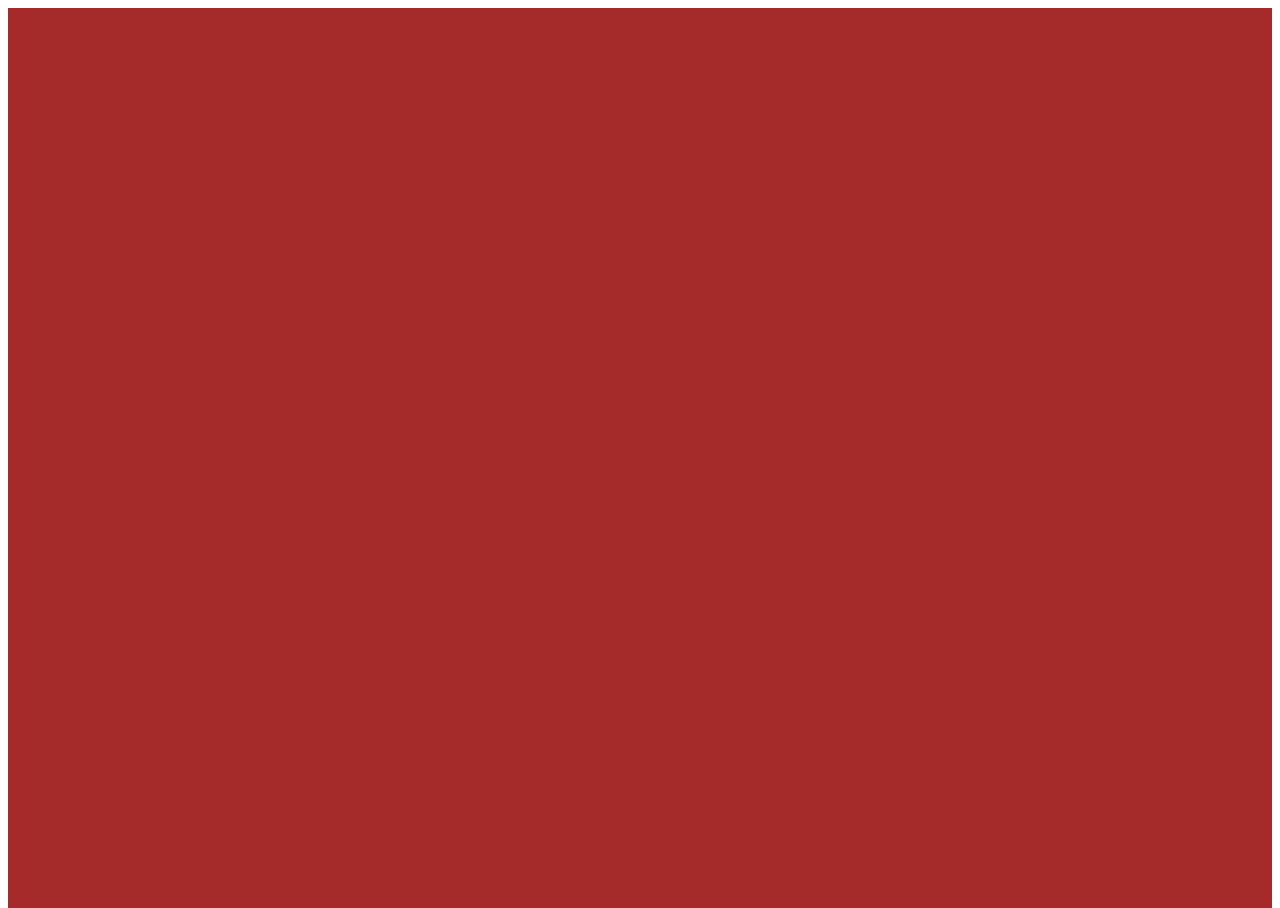
==== index.html @ 236665cb "disco" ====
<!DOCTYPE html>
<html lang="en" style="height: 100%;">
<head>
    <meta charset="UTF-8">
    <title>Emiel Dubbink</title>
</head>
<body style="height: 100%">
<div id="background" style="height: 100%; width: 100%">&nbsp

</div>
<script>
    let i = 0;

    function change() {
        let doc = document.getElementById("background");
        let color = ["black", "blue", "brown", "green"];
        doc.style.backgroundColor = color[i];
        i = (i + 1) % color.length;
    }

    setInterval(change, 100);
</script>

</body>
</html>
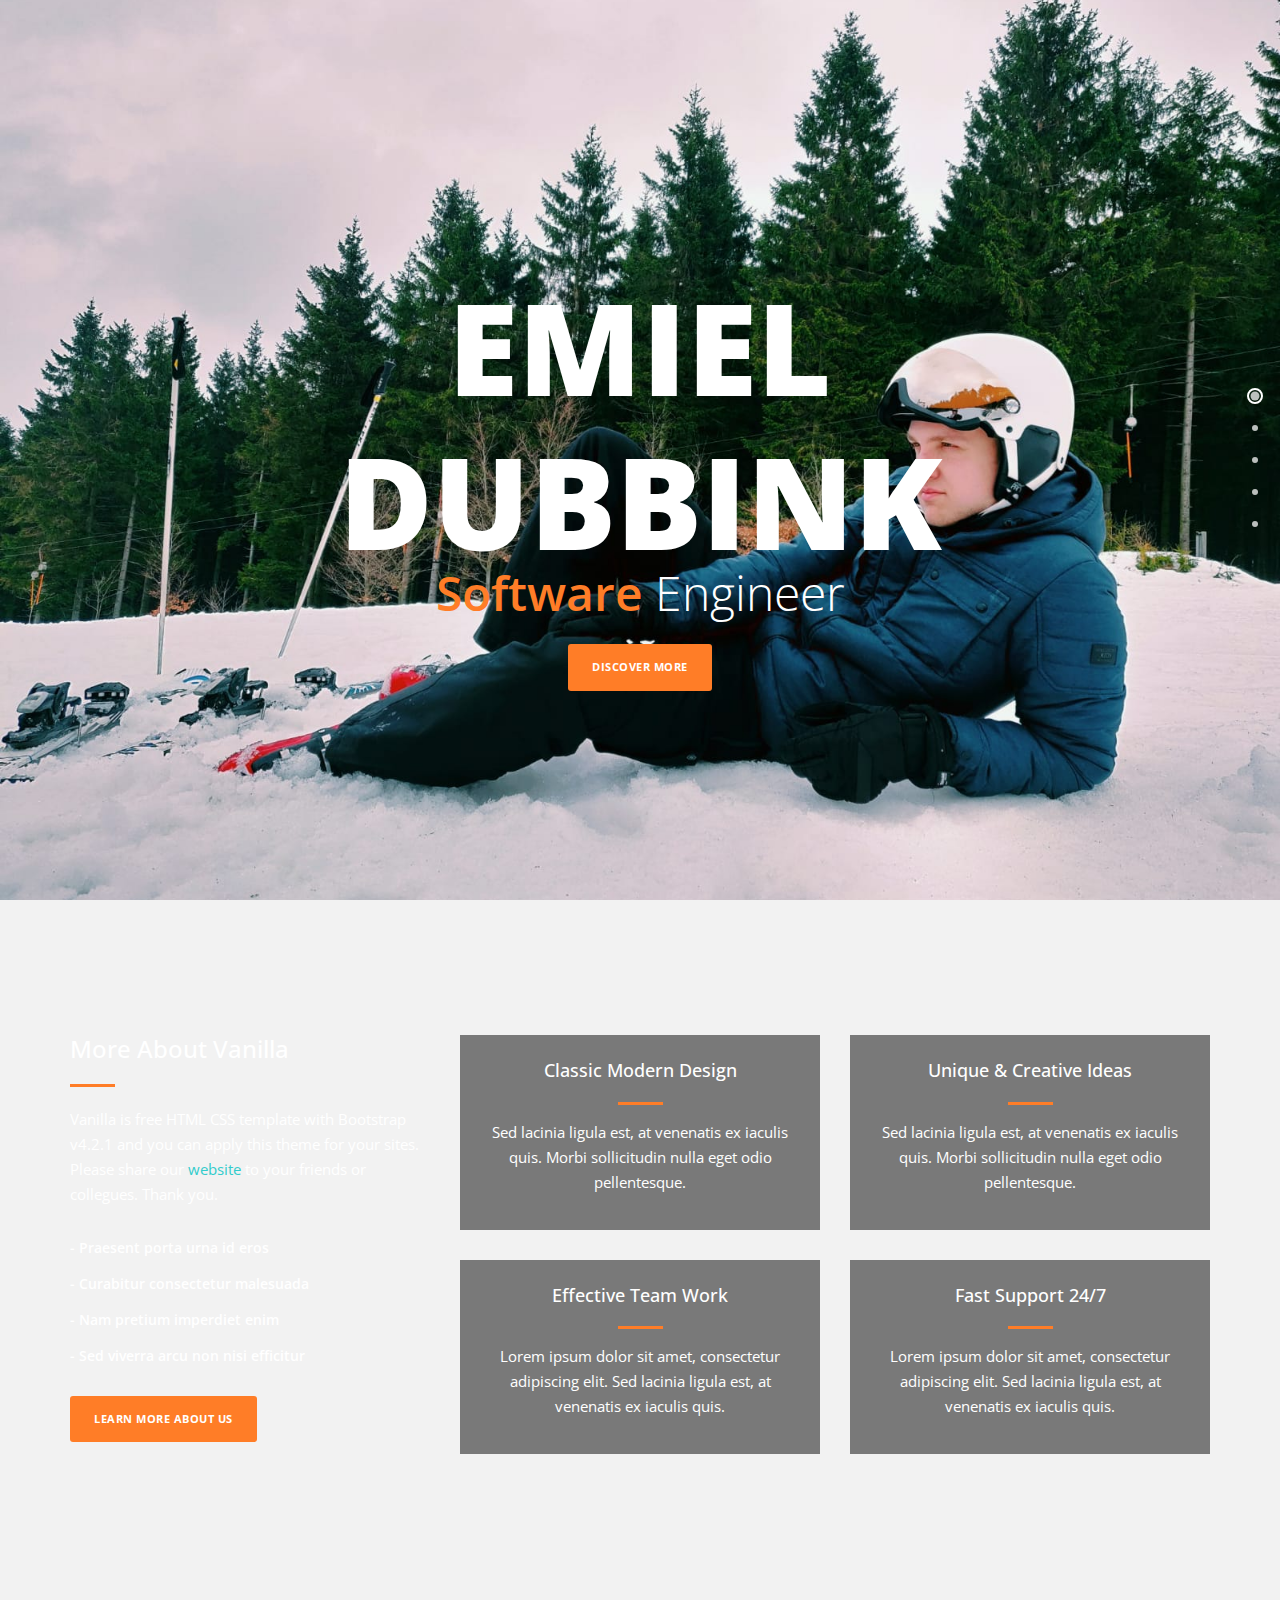
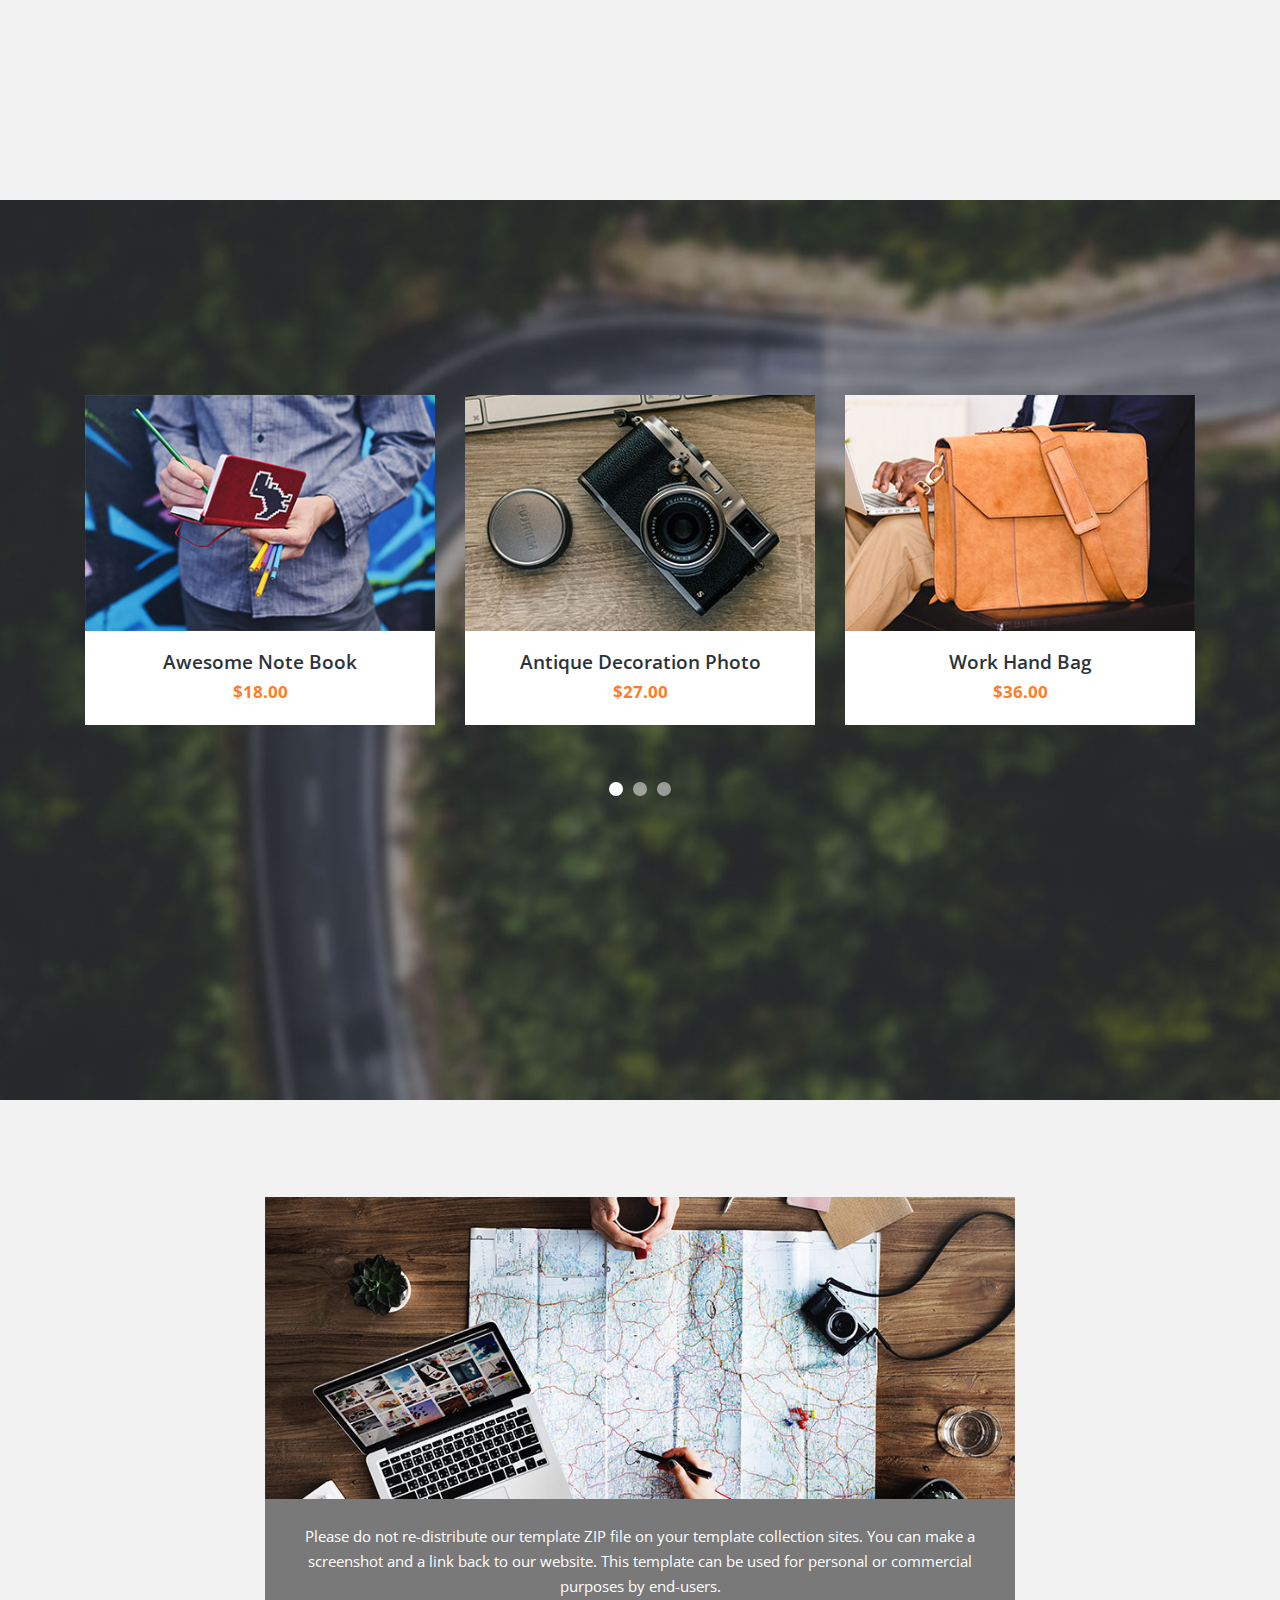
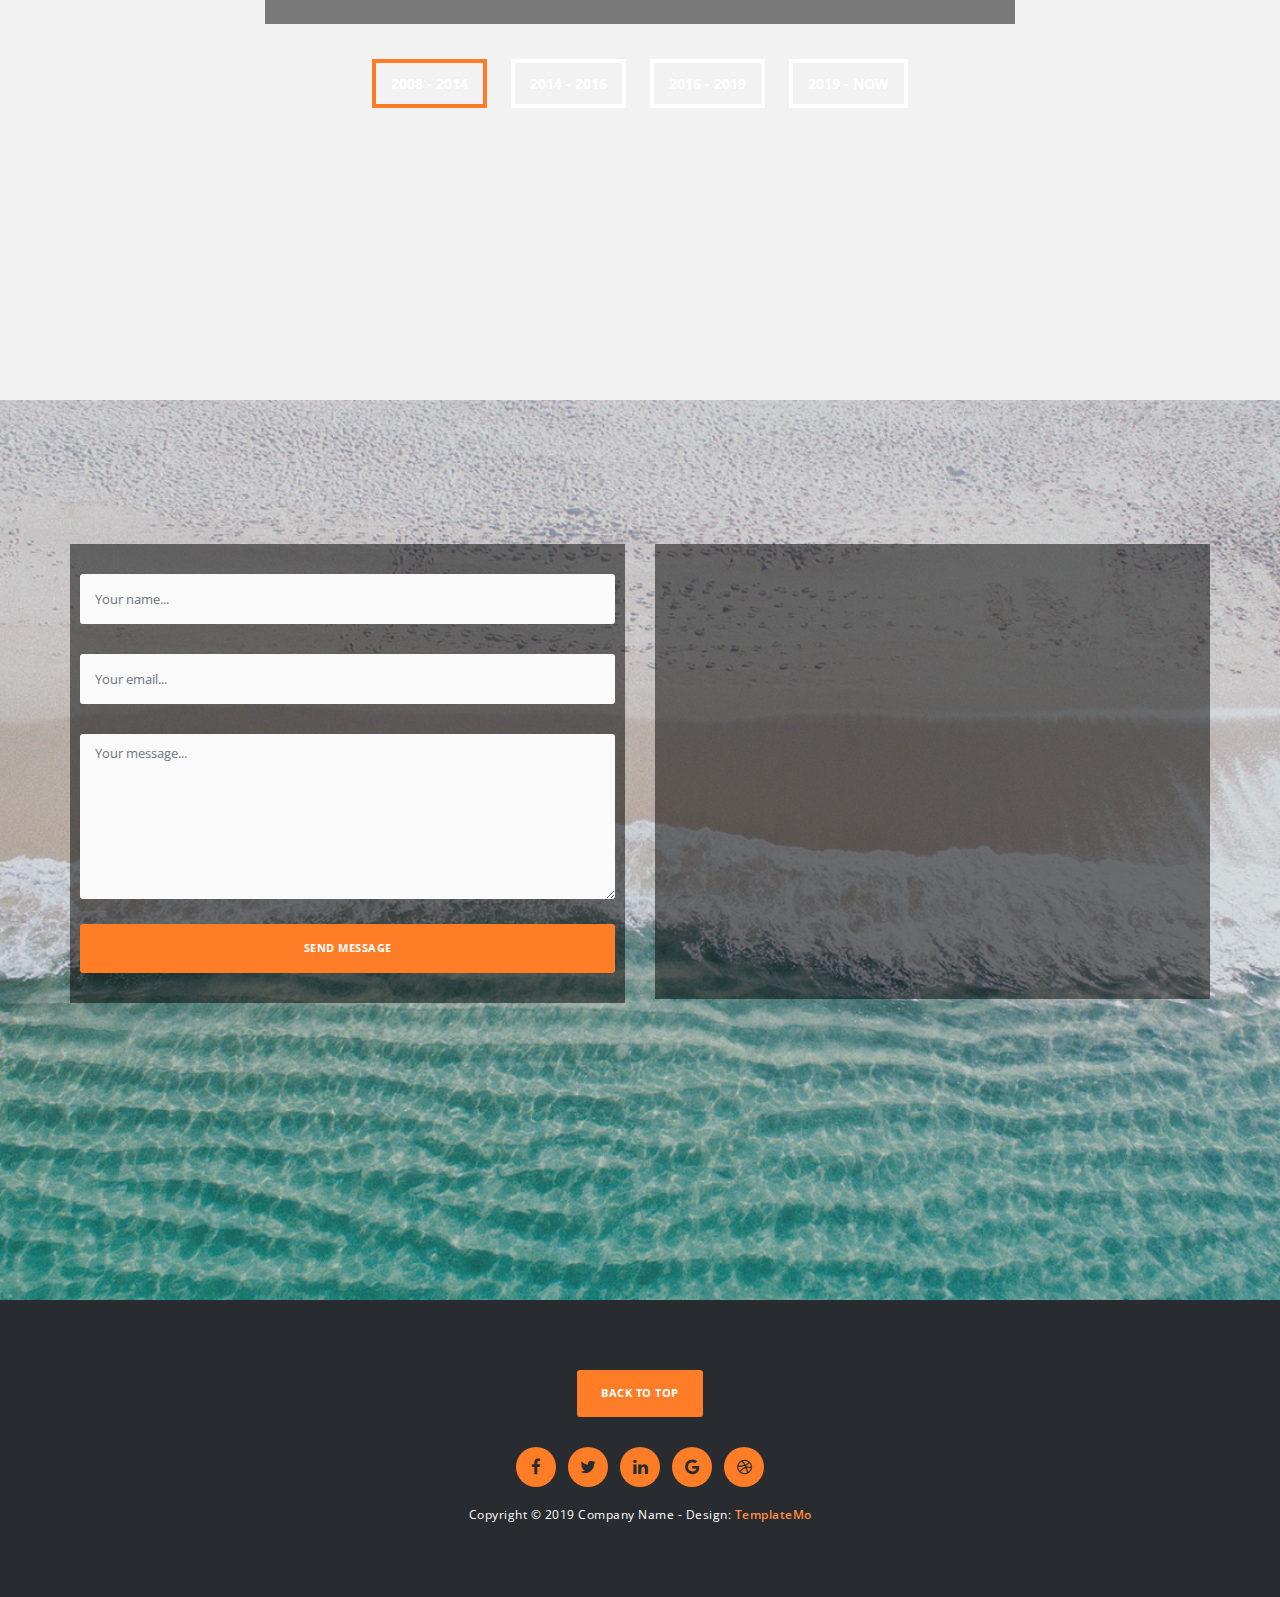
==== commit 8321ad25: "Template added v1.0" ====
--- a/index.html
+++ b/index.html
@@ -1,25 +1,345 @@
 <!DOCTYPE html>
-<html lang="en" style="height: 100%;">
-<head>
-    <meta charset="UTF-8">
-    <title>Emiel Dubbink</title>
-</head>
-<body style="height: 100%">
-<div id="background" style="height: 100%; width: 100%">&nbsp
-
-</div>
-<script>
-    let i = 0;
-
-    function change() {
-        let doc = document.getElementById("background");
-        let color = ["black", "blue", "brown", "green"];
-        doc.style.backgroundColor = color[i];
-        i = (i + 1) % color.length;
-    }
-
-    setInterval(change, 100);
-</script>
+<html>
+    <head>
+        <meta charset="utf-8">
+        <meta http-equiv="X-UA-Compatible" content="IE=edge,chrome=1">
+        <title>Vanilla Bootstrap v4.2.1 Theme</title>
+        <meta name="description" content="">
+        <meta name="viewport" content="width=device-width, initial-scale=1">
+        <link rel="apple-touch-icon" href="apple-touch-icon.png">
+
+        <link rel="stylesheet" href="css/bootstrap.min.css">
+        <link rel="stylesheet" href="css/fontAwesome.css">
+        <link rel="stylesheet" href="css/hero-slider.css">
+        <link rel="stylesheet" href="css/templatemo-main.css">
+        <link rel="stylesheet" href="css/owl-carousel.css">
+
+        <link href="https://fonts.googleapis.com/css?family=Open+Sans:300,400,600,700,800" rel="stylesheet">
+
+        <script src="js/vendor/modernizr-2.8.3-respond-1.4.2.min.js"></script>
+    </head>
+<!--
+Vanilla Template
+https://templatemo.com/tm-526-vanilla
+-->
+<body>
+
+    <div class="fixed-side-navbar">
+        <ul class="nav flex-column">
+            <li class="nav-item"><a class="nav-link" href="#home"><span>Intro</span></a></li>
+            <li class="nav-item"><a class="nav-link" href="#services"><span>Services</span></a></li>
+            <li class="nav-item"><a class="nav-link" href="#portfolio"><span>Portfolio</span></a></li>
+            <li class="nav-item"><a class="nav-link" href="#our-story"><span>Our Story</span></a></li>
+            <li class="nav-item"><a class="nav-link" href="#contact-us"><span>Contact Us</span></a></li>
+        </ul>
+    </div>
+
+    <div class="parallax-content baner-content" id="home">
+        <div class="container">
+            <div class="first-content">
+                <h1>Emiel</h1>
+                <h1>Dubbink</h1>
+                <span><em>Software </em> Engineer</span>
+                <div class="primary-button">
+                    <a href="#services">Discover More</a>
+                </div>
+            </div>
+        </div>
+    </div>
+
+
+    <div class="service-content" id="services">
+        <div class="container">
+            <div class="row">
+                <div class="col-md-4">
+                    <div class="left-text">
+                        <h4>More About Vanilla</h4>
+                        <div class="line-dec"></div>
+                        <p>Vanilla is free HTML CSS template with Bootstrap v4.2.1 and you can apply this theme for your sites. 
+                        Please share our <a rel="nofollow" href="https://templatemo.com">website</a> to your friends or collegues. Thank you.</p>
+                        <ul>
+                            <li>-  Praesent porta urna id eros</li>
+                            <li>-  Curabitur consectetur malesuada</li>
+                            <li>-  Nam pretium imperdiet enim</li>
+                            <li>-  Sed viverra arcu non nisi efficitur</li>
+                        </ul>
+                        <div class="primary-button">
+                            <a href="#portfolio">Learn More About Us</a>
+                        </div>
+                    </div>
+                </div>
+                <div class="col-md-8">
+                    <div class="row">
+                        <div class="col-md-6">
+                            <div class="service-item">
+                                <h4>Classic Modern Design</h4>
+                                <div class="line-dec"></div>
+                                <p>Sed lacinia ligula est, at venenatis ex iaculis quis. Morbi sollicitudin nulla eget odio pellentesque.</p>
+                            </div>
+                        </div>
+                        <div class="col-md-6">
+                            <div class="service-item">
+                                <h4>Unique &amp; Creative Ideas</h4>
+                                <div class="line-dec"></div>
+                                <p>Sed lacinia ligula est, at venenatis ex iaculis quis. Morbi sollicitudin nulla eget odio pellentesque.</p>
+                            </div>
+                        </div>
+                        <div class="col-md-6">
+                            <div class="service-item">
+                                <h4>Effective Team Work</h4>
+                                <div class="line-dec"></div>
+                                <p>Lorem ipsum dolor sit amet, consectetur adipiscing elit. Sed lacinia ligula est, at venenatis ex iaculis quis.</p>
+                            </div>
+                        </div>
+                        <div class="col-md-6">
+                            <div class="service-item">
+                                <h4>Fast Support 24/7</h4>
+                                <div class="line-dec"></div>
+                                <p>Lorem ipsum dolor sit amet, consectetur adipiscing elit. Sed lacinia ligula est, at venenatis ex iaculis quis.</p>
+                            </div>
+                        </div>
+                    </div>
+                </div>                
+            </div>
+        </div>
+    </div>
+
+    
+    <div class="parallax-content projects-content" id="portfolio">
+        <div class="container">
+            <div class="row">
+                <div class="col-md-12">
+                    <div id="owl-testimonials" class="owl-carousel owl-theme">
+                        <div class="item">
+                            <div class="testimonials-item">
+                                <a href="img/1st-big-item.jpg" data-lightbox="image-1"><img src="img/1st-item.jpg" alt=""></a>
+                                <div class="text-content">
+                                    <h4>Awesome Note Book</h4>
+                                    <span>$18.00</span>
+                                </div>
+                            </div>
+                        </div>
+                        <div class="item">
+                            <div class="testimonials-item">
+                                <a href="img/2nd-big-item.jpg" data-lightbox="image-1"><img src="img/2nd-item.jpg" alt=""></a>
+                                <div class="text-content">
+                                    <h4>Antique Decoration Photo</h4>
+                                    <span>$27.00</span>
+                                </div>
+                            </div>
+                        </div>
+                        <div class="item">
+                            <div class="testimonials-item">
+                                <a href="img/3rd-big-item.jpg" data-lightbox="image-1"><img src="img/3rd-item.jpg" alt=""></a>
+                                <div class="text-content">
+                                    <h4>Work Hand Bag</h4>
+                                    <span>$36.00</span>
+                                </div>
+                            </div>
+                        </div>
+                        <div class="item">
+                            <div class="testimonials-item">
+                                <a href="img/4th-big-item.jpg" data-lightbox="image-1"><img src="img/4th-item.jpg" alt=""></a>
+                                <div class="text-content">
+                                    <h4>Smart Watch</h4>
+                                    <span>$45.00</span>
+                                </div>
+                            </div>
+                        </div>
+                        <div class="item">
+                            <div class="testimonials-item">
+                                <a href="img/5th-big-item.jpg" data-lightbox="image-1"><img src="img/5th-item.jpg" alt=""></a>
+                                <div class="text-content">
+                                    <h4>PC Tablet Draw</h4>
+                                    <span>$63.00</span>
+                                </div>
+                            </div>
+                        </div>
+                        <div class="item">
+                            <div class="testimonials-item">
+                                <a href="img/6th-big-item.jpg" data-lightbox="image-1"><img src="img/6th-item.jpg" alt=""></a>
+                                <div class="text-content">
+                                    <h4>Healthy Milkshake</h4>
+                                    <span>$77.00</span>
+                                </div>
+                            </div>
+                        </div>
+                        <div class="item">
+                            <div class="testimonials-item">
+                                <a href="img/2nd-big-item.jpg" data-lightbox="image-1"><img src="img/2nd-item.jpg" alt=""></a>
+                                <div class="text-content">
+                                    <h4>Antique Decoration Photo</h4>
+                                    <span>$84.50</span>
+                                </div>
+                            </div>
+                        </div>
+                        <div class="item">
+                            <div class="testimonials-item">
+                                <a href="img/1st-big-item.jpg" data-lightbox="image-1"><img src="img/1st-item.jpg" alt=""></a>
+                                <div class="text-content">
+                                    <h4>Awesome Notes Book</h4>
+                                    <span>$96.75</span>
+                                </div>
+                            </div>
+                        </div>
+                    </div>
+                </div>
+            </div>
+        </div>
+    </div>
+
+
+    <div class="tabs-content" id="our-story">
+        <div class="container">
+            <div class="row">
+                <div class="col-md-8 mx-auto">
+                    <div class="wrapper">
+                    <section id="first-tab-group" class="tabgroup">
+                      <div id="tab1">
+                        <img src="img/1st-tab.jpg" alt="">
+                        <p>Please do not re-distribute our template ZIP file on your template collection sites. You can make a screenshot and a link back to our website. This template can be used for personal or commercial purposes by end-users.</p>
+                      </div>
+                      <div id="tab2">
+                        <img src="img/2nd-tab.jpg" alt="">
+                        <p>Aliquam eu ultrices risus, sed condimentum diam. Duis risus nulla, elementum vitae nisi a, ornare maximus nisl. Morbi et vehicula est. Cras at vulputate justo. Cras eu nulla metus. Ut et pretium velit. Pellentesque at neque tristique dui tempor venenatis.</p>
+                      </div>
+                      <div id="tab3">
+                        <img src="img/3rd-tab.jpg" alt="">
+                        <p>Lorem ipsum dolor sit amet, consectetur adipiscing elit. Sed lacinia ligula est, at venenatis ex iaculis quis. Morbi sollicitudin nulla eget odio pellentesque, sed cursus diam iaculis.</p>
+                      </div>
+                      <div id="tab4">
+                        <img src="img/4th-tab.jpg" alt="">
+                        <p>Duis risus nulla, elementum vitae nisi a, ornare maximus nisl. Morbi et vehicula est. Cras at vulputate justo. Cras eu nulla metus. Ut et pretium velit. Pellentesque at neque tristique.</p>
+                      </div>
+                    </section>
+                    <ul class="tabs clearfix" data-tabgroup="first-tab-group">
+                      <li><a href="#tab1" class="active">2008 - 2014</a></li>
+                      <li><a href="#tab2">2014 - 2016</a></li>
+                      <li><a href="#tab3">2016 - 2019</a></li>
+                      <li><a href="#tab4">2019 - Now</a></li>
+                    </ul>
+                    </div>
+                </div>
+            </div>
+        </div>
+    </div>
+
+
+    <div class="parallax-content contact-content" id="contact-us">
+        <div class="container">
+            <div class="row">
+                <div class="col-md-6">
+                    <div class="contact-form">
+                        <div class="row">
+                            <form id="contact" action="" method="post">
+                                <div class="row">
+                                    <div class="col-md-12">
+                                      <fieldset>
+                                        <input name="name" type="text" class="form-control" id="name" placeholder="Your name..." required="">
+                                      </fieldset>
+                                    </div>
+                                    <div class="col-md-12">
+                                      <fieldset>
+                                        <input name="email" type="email" class="form-control" id="email" placeholder="Your email..." required="">
+                                      </fieldset>
+                                    </div>
+                                    <div class="col-md-12">
+                                      <fieldset>
+                                        <textarea name="message" rows="6" class="form-control" id="message" placeholder="Your message..." required=""></textarea>
+                                      </fieldset>
+                                    </div>
+                                    <div class="col-md-12">
+                                      <fieldset>
+                                        <button type="submit" id="form-submit" class="btn">Send Message</button>
+                                      </fieldset>
+                                    </div>
+                                </div>
+                            </form>
+                        </div>
+                    </div>
+                </div>
+                <div class="col-md-6">
+                    <div class="map">
+                    <!-- How to change your own map point
+                           1. Go to Google Maps
+                           2. Click on your location point
+                           3. Click "Share" and choose "Embed map" tab
+                           4. Copy only URL and paste it within the src="" field below
+                    -->
+
+                        <iframe src="https://www.google.com/maps/embed?pb=!1m18!1m12!1m3!1d1197183.8373802372!2d-1.9415093691103689!3d6.781986417238027!2m3!1f0!2f0!3f0!3m2!1i1024!2i768!4f13.1!3m3!1m2!1s0xfdb96f349e85efd%3A0xb8d1e0b88af1f0f5!2sKumasi+Central+Market!5e0!3m2!1sen!2sth!4v1532967884907" width="100%" height="390" frameborder="0" style="border:0" allowfullscreen></iframe>
+                    </div>
+                </div>
+            </div>
+        </div>
+    </div>
+
+    <footer>
+        <div class="container">
+            <div class="row">
+                <div class="col-md-12">
+                    <div class="primary-button">
+                        <a href="#home">Back To Top</a>
+                    </div>
+                    <ul>
+                        <li><a href="#"><i class="fa fa-facebook"></i></a></li>
+                        <li><a href="#"><i class="fa fa-twitter"></i></a></li>
+                        <li><a href="#"><i class="fa fa-linkedin"></i></a></li>
+                        <li><a href="#"><i class="fa fa-google"></i></a></li>
+                        <li><a href="#"><i class="fa fa-dribbble"></i></a></li>
+                    </ul>
+                    <p>Copyright &copy; 2019 Company Name 
+            
+            		- Design: <a rel="nofollow noopener" href="https://templatemo.com"><em>TemplateMo</em></a></p>
+                </div>
+            </div>
+        </div>
+    </footer>
+
+
+
+    <script src="https://ajax.googleapis.com/ajax/libs/jquery/1.11.2/jquery.min.js"></script>
+    <script>window.jQuery || document.write('<script src="js/vendor/jquery-1.11.2.min.js"><\/script>')</script>
+    <script src="js/vendor/bootstrap.min.js"></script>
+    <script src="js/plugins.js"></script>
+    <script src="js/main.js"></script>
+    <script>
+        function openCity(cityName) {
+            var i;
+            var x = document.getElementsByClassName("city");
+            for (i = 0; i < x.length; i++) {
+               x[i].style.display = "none";  
+            }
+            document.getElementById(cityName).style.display = "block";  
+        }
+    </script>
+
+    <script>
+        $(document).ready(function(){
+          // Add smooth scrolling to all links
+          $(".fixed-side-navbar a, .primary-button a").on('click', function(event) {
+
+            // Make sure this.hash has a value before overriding default behavior
+            if (this.hash !== "") {
+              // Prevent default anchor click behavior
+              event.preventDefault();
+
+              // Store hash
+              var hash = this.hash;
+
+              // Using jQuery's animate() method to add smooth page scroll
+              // The optional number (800) specifies the number of milliseconds it takes to scroll to the specified area
+              $('html, body').animate({
+                scrollTop: $(hash).offset().top
+              }, 800, function(){
+           
+                // Add hash (#) to URL when done scrolling (default click behavior)
+                window.location.hash = hash;
+              });
+            } // End if
+          });
+        });
+    </script>
 
 </body>
 </html>--- a/css/hero-slider.css
+++ b/css/hero-slider.css
@@ -0,0 +1,679 @@
+/* -------------------------------- 
+
+Primary style
+
+-------------------------------- */
+*, *::after, *::before {
+  -webkit-box-sizing: border-box;
+  -moz-box-sizing: border-box;
+  box-sizing: border-box;
+}
+
+html {
+  font-size: 62.5%;
+}
+
+body {
+  font-family: "Open Sans", sans-serif;
+  color: #2c343b;
+  background-color: #f2f2f2;
+}
+
+a {
+  color: #d44457;
+  text-decoration: none;
+}
+
+img {
+  max-width: 100%;
+}
+
+/* -------------------------------- 
+
+Main Components 
+
+-------------------------------- */
+.cd-header {
+  position: absolute;
+  z-index: 2;
+  top: 0;
+  left: 0;
+  width: 100%;
+  height: 50px;
+  background-color: #21272c;
+  -webkit-font-smoothing: antialiased;
+  -moz-osx-font-smoothing: grayscale;
+}
+@media only screen and (min-width: 768px) {
+  .cd-header {
+    height: 70px;
+    background-color: transparent;
+  }
+}
+
+#cd-logo {
+  float: left;
+  margin: 13px 0 0 5%;
+}
+#cd-logo img {
+  display: block;
+}
+@media only screen and (min-width: 768px) {
+  #cd-logo {
+    margin: 23px 0 0 5%;
+  }
+}
+
+.cd-primary-nav {
+  /* mobile first - navigation hidden by default, triggered by tap/click on navigation icon */
+  float: right;
+  margin-right: 5%;
+  width: 44px;
+  height: 100%;
+}
+.cd-primary-nav ul {
+  position: absolute;
+  top: 0;
+  left: 0;
+  width: 100%;
+  -webkit-transform: translateY(-100%);
+  -moz-transform: translateY(-100%);
+  -ms-transform: translateY(-100%);
+  -o-transform: translateY(-100%);
+  transform: translateY(-100%);
+}
+.cd-primary-nav ul.is-visible {
+  box-shadow: 0 3px 8px rgba(0, 0, 0, 0.2);
+  -webkit-transform: translateY(50px);
+  -moz-transform: translateY(50px);
+  -ms-transform: translateY(50px);
+  -o-transform: translateY(50px);
+  transform: translateY(50px);
+}
+.cd-primary-nav a {
+  display: block;
+  height: 50px;
+  line-height: 50px;
+  padding-left: 5%;
+  background: #21272c;
+  border-top: 1px solid #333c44;
+  color: #ffffff;
+}
+@media only screen and (min-width: 768px) {
+  .cd-primary-nav {
+    /* reset navigation values */
+    width: auto;
+    height: auto;
+    background: none;
+  }
+  .cd-primary-nav ul {
+    position: static;
+    width: auto;
+    -webkit-transform: translateY(0);
+    -moz-transform: translateY(0);
+    -ms-transform: translateY(0);
+    -o-transform: translateY(0);
+    transform: translateY(0);
+    line-height: 70px;
+  }
+  .cd-primary-nav ul.is-visible {
+    -webkit-transform: translateY(0);
+    -moz-transform: translateY(0);
+    -ms-transform: translateY(0);
+    -o-transform: translateY(0);
+    transform: translateY(0);
+  }
+  .cd-primary-nav li {
+    display: inline-block;
+    margin-left: 1em;
+  }
+  .cd-primary-nav a {
+    display: inline-block;
+    height: auto;
+    font-weight: 600;
+    line-height: normal;
+    background: transparent;
+    padding: .6em 1em;
+    border-top: none;
+  }
+}
+
+/* -------------------------------- 
+
+Slider
+
+-------------------------------- */
+.cd-hero {
+  position: relative;
+  -webkit-font-smoothing: antialiased;
+  -moz-osx-font-smoothing: grayscale;
+}
+
+.cd-hero-slider {
+  position: relative;
+  height: 360px;
+  overflow: hidden;
+}
+.cd-hero-slider li {
+  position: absolute;
+  top: 0;
+  left: 0;
+  width: 100%;
+  height: 100%;
+  -webkit-transform: translateX(100%);
+  -moz-transform: translateX(100%);
+  -ms-transform: translateX(100%);
+  -o-transform: translateX(100%);
+  transform: translateX(100%);
+}
+.cd-hero-slider li.selected {
+  /* this is the visible slide */
+  position: relative;
+  -webkit-transform: translateX(0);
+  -moz-transform: translateX(0);
+  -ms-transform: translateX(0);
+  -o-transform: translateX(0);
+  transform: translateX(0);
+}
+.cd-hero-slider li.move-left {
+  /* slide hidden on the left */
+  -webkit-transform: translateX(-100%);
+  -moz-transform: translateX(-100%);
+  -ms-transform: translateX(-100%);
+  -o-transform: translateX(-100%);
+  transform: translateX(-100%);
+}
+.cd-hero-slider li.is-moving, .cd-hero-slider li.selected {
+  /* the is-moving class is assigned to the slide which is moving outside the viewport */
+  -webkit-transition: -webkit-transform 0.5s;
+  -moz-transition: -moz-transform 0.5s;
+  transition: transform 0.5s;
+}
+@media only screen and (min-width: 768px) {
+  .cd-hero-slider {
+    height: 500px;
+  }
+}
+@media only screen and (min-width: 1170px) {
+  .cd-hero-slider {
+    height: 680px;
+  }
+}
+
+/* -------------------------------- 
+
+Single slide style
+
+-------------------------------- */
+.cd-hero-slider li {
+  background-position: center center;
+  background-size: cover;
+  background-repeat: no-repeat;
+}
+.cd-hero-slider li:first-of-type {
+  background-image: url(../img/slide_01.jpg);
+}
+.cd-hero-slider li:nth-of-type(2) {
+  background-image: url(../img/slide_02.jpg);
+}
+.cd-hero-slider li:nth-of-type(3) {
+  background-image: url(../img/slide_03.jpg);
+}
+.cd-hero-slider .cd-full-width,
+.cd-hero-slider .cd-half-width {
+  position: absolute;
+  width: 100%;
+  height: 100%;
+  z-index: 1;
+  left: 0;
+  top: 0;
+  /* this padding is used to align the text */
+  padding-top: 80px;
+  text-align: center;
+  /* Force Hardware Acceleration in WebKit */
+  -webkit-backface-visibility: hidden;
+  backface-visibility: hidden;
+  -webkit-transform: translateZ(0);
+  -moz-transform: translateZ(0);
+  -ms-transform: translateZ(0);
+  -o-transform: translateZ(0);
+  transform: translateZ(0);
+}
+.cd-hero-slider .cd-img-container {
+  /* hide image on mobile device */
+  display: none;
+}
+.cd-hero-slider .cd-img-container img {
+  position: absolute;
+  left: 50%;
+  top: 50%;
+  bottom: auto;
+  right: auto;
+  -webkit-transform: translateX(-50%) translateY(-50%);
+  -moz-transform: translateX(-50%) translateY(-50%);
+  -ms-transform: translateX(-50%) translateY(-50%);
+  -o-transform: translateX(-50%) translateY(-50%);
+  transform: translateX(-50%) translateY(-50%);
+}
+.cd-hero-slider .cd-bg-video-wrapper {
+  /* hide video on mobile device */
+  display: none;
+  position: absolute;
+  top: 0;
+  left: 0;
+  width: 100%;
+  height: 100%;
+  overflow: hidden;
+}
+.cd-hero-slider .cd-bg-video-wrapper video {
+  /* you won't see this element in the html, but it will be injected using js */
+  display: block;
+  min-height: 100%;
+  min-width: 100%;
+  max-width: none;
+  height: auto;
+  width: auto;
+  position: absolute;
+  left: 50%;
+  top: 50%;
+  bottom: auto;
+  right: auto;
+  -webkit-transform: translateX(-50%) translateY(-50%);
+  -moz-transform: translateX(-50%) translateY(-50%);
+  -ms-transform: translateX(-50%) translateY(-50%);
+  -o-transform: translateX(-50%) translateY(-50%);
+  transform: translateX(-50%) translateY(-50%);
+}
+.cd-hero-slider h2, .cd-hero-slider p {
+  text-shadow: 0 1px 3px rgba(0, 0, 0, 0.1);
+  line-height: 1.2;
+  margin: 0 auto 14px;
+  color: #ffffff;
+  width: 90%;
+  max-width: 400px;
+}
+.cd-hero-slider h2 {
+  font-size: 2.4rem;
+}
+.cd-hero-slider p {
+  font-size: 1.4rem;
+  line-height: 1.4;
+}
+.cd-hero-slider .cd-btn {
+  display: inline-block;
+  padding: 1.2em 1.4em;
+  margin-top: .8em;
+  background-color: rgba(212, 68, 87, 0.9);
+  font-size: 1.3rem;
+  font-weight: 700;
+  letter-spacing: 1px;
+  color: #ffffff;
+  text-transform: uppercase;
+  box-shadow: 0 3px 6px rgba(0, 0, 0, 0.1);
+  -webkit-transition: background-color 0.2s;
+  -moz-transition: background-color 0.2s;
+  transition: background-color 0.2s;
+}
+.cd-hero-slider .cd-btn.secondary {
+  background-color: rgba(22, 26, 30, 0.8);
+}
+.cd-hero-slider .cd-btn:nth-of-type(2) {
+  margin-left: 1em;
+}
+.no-touch .cd-hero-slider .cd-btn:hover {
+  background-color: #d44457;
+}
+.no-touch .cd-hero-slider .cd-btn.secondary:hover {
+  background-color: #161a1e;
+}
+@media only screen and (min-width: 768px) {
+  .cd-hero-slider .cd-full-width,
+  .cd-hero-slider .cd-half-width {
+    padding-top: 150px;
+  }
+  .cd-hero-slider .cd-bg-video-wrapper {
+    display: block;
+  }
+  .cd-hero-slider .cd-half-width {
+    width: 45%;
+  }
+  .cd-hero-slider .cd-half-width:first-of-type {
+    left: 5%;
+  }
+  .cd-hero-slider .cd-half-width:nth-of-type(2) {
+    right: 5%;
+    left: auto;
+  }
+  .cd-hero-slider .cd-img-container {
+    display: block;
+  }
+  .cd-hero-slider h2, .cd-hero-slider p {
+    max-width: 520px;
+  }
+  .cd-hero-slider h2 {
+    font-size: 2.4em;
+    font-weight: 300;
+  }
+  .cd-hero-slider .cd-btn {
+    font-size: 1.4rem;
+  }
+}
+@media only screen and (min-width: 1170px) {
+  .cd-hero-slider .cd-full-width,
+  .cd-hero-slider .cd-half-width {
+    padding-top: 250px;
+  }
+  .cd-hero-slider h2, .cd-hero-slider p {
+    margin-bottom: 20px;
+  }
+  .cd-hero-slider h2 {
+    font-size: 3.2em;
+  }
+  .cd-hero-slider p {
+    font-size: 1.6rem;
+  }
+}
+
+/* -------------------------------- 
+
+Single slide animation
+
+-------------------------------- */
+@media only screen and (min-width: 768px) {
+  .cd-hero-slider .cd-half-width {
+    opacity: 0;
+    -webkit-transform: translateX(40px);
+    -moz-transform: translateX(40px);
+    -ms-transform: translateX(40px);
+    -o-transform: translateX(40px);
+    transform: translateX(40px);
+  }
+  .cd-hero-slider .move-left .cd-half-width {
+    -webkit-transform: translateX(-40px);
+    -moz-transform: translateX(-40px);
+    -ms-transform: translateX(-40px);
+    -o-transform: translateX(-40px);
+    transform: translateX(-40px);
+  }
+  .cd-hero-slider .selected .cd-half-width {
+    /* this is the visible slide */
+    opacity: 1;
+    -webkit-transform: translateX(0);
+    -moz-transform: translateX(0);
+    -ms-transform: translateX(0);
+    -o-transform: translateX(0);
+    transform: translateX(0);
+  }
+  .cd-hero-slider .is-moving .cd-half-width {
+    /* this is the slide moving outside the viewport 
+    wait for the end of the transition on the <li> parent before set opacity to 0 and translate to 40px/-40px */
+    -webkit-transition: opacity 0s 0.5s, -webkit-transform 0s 0.5s;
+    -moz-transition: opacity 0s 0.5s, -moz-transform 0s 0.5s;
+    transition: opacity 0s 0.5s, transform 0s 0.5s;
+  }
+  .cd-hero-slider li.selected.from-left .cd-half-width:nth-of-type(2),
+  .cd-hero-slider li.selected.from-right .cd-half-width:first-of-type {
+    /* this is the selected slide - different animation if it's entering from left or right */
+    -webkit-transition: opacity 0.4s 0.2s, -webkit-transform 0.5s 0.2s;
+    -moz-transition: opacity 0.4s 0.2s, -moz-transform 0.5s 0.2s;
+    transition: opacity 0.4s 0.2s, transform 0.5s 0.2s;
+  }
+  .cd-hero-slider li.selected.from-left .cd-half-width:first-of-type,
+  .cd-hero-slider li.selected.from-right .cd-half-width:nth-of-type(2) {
+    /* this is the selected slide - different animation if it's entering from left or right */
+    -webkit-transition: opacity 0.4s 0.4s, -webkit-transform 0.5s 0.4s;
+    -moz-transition: opacity 0.4s 0.4s, -moz-transform 0.5s 0.4s;
+    transition: opacity 0.4s 0.4s, transform 0.5s 0.4s;
+  }
+  .cd-hero-slider .cd-full-width h2,
+  .cd-hero-slider .cd-full-width p,
+  .cd-hero-slider .cd-full-width .cd-btn {
+    opacity: 0;
+    -webkit-transform: translateX(100px);
+    -moz-transform: translateX(100px);
+    -ms-transform: translateX(100px);
+    -o-transform: translateX(100px);
+    transform: translateX(100px);
+  }
+  .cd-hero-slider .move-left .cd-full-width h2,
+  .cd-hero-slider .move-left .cd-full-width p,
+  .cd-hero-slider .move-left .cd-full-width .cd-btn {
+    opacity: 0;
+    -webkit-transform: translateX(-100px);
+    -moz-transform: translateX(-100px);
+    -ms-transform: translateX(-100px);
+    -o-transform: translateX(-100px);
+    transform: translateX(-100px);
+  }
+  .cd-hero-slider .selected .cd-full-width h2,
+  .cd-hero-slider .selected .cd-full-width p,
+  .cd-hero-slider .selected .cd-full-width .cd-btn {
+    /* this is the visible slide */
+    opacity: 1;
+    -webkit-transform: translateX(0);
+    -moz-transform: translateX(0);
+    -ms-transform: translateX(0);
+    -o-transform: translateX(0);
+    transform: translateX(0);
+  }
+  .cd-hero-slider li.is-moving .cd-full-width h2,
+  .cd-hero-slider li.is-moving .cd-full-width p,
+  .cd-hero-slider li.is-moving .cd-full-width .cd-btn {
+    /* this is the slide moving outside the viewport 
+    wait for the end of the transition on the li parent before set opacity to 0 and translate to 100px/-100px */
+    -webkit-transition: opacity 0s 0.5s, -webkit-transform 0s 0.5s;
+    -moz-transition: opacity 0s 0.5s, -moz-transform 0s 0.5s;
+    transition: opacity 0s 0.5s, transform 0s 0.5s;
+  }
+  .cd-hero-slider li.selected h2 {
+    -webkit-transition: opacity 0.4s 0.2s, -webkit-transform 0.5s 0.2s;
+    -moz-transition: opacity 0.4s 0.2s, -moz-transform 0.5s 0.2s;
+    transition: opacity 0.4s 0.2s, transform 0.5s 0.2s;
+  }
+  .cd-hero-slider li.selected p {
+    -webkit-transition: opacity 0.4s 0.3s, -webkit-transform 0.5s 0.3s;
+    -moz-transition: opacity 0.4s 0.3s, -moz-transform 0.5s 0.3s;
+    transition: opacity 0.4s 0.3s, transform 0.5s 0.3s;
+  }
+  .cd-hero-slider li.selected .cd-btn {
+    -webkit-transition: opacity 0.4s 0.4s, -webkit-transform 0.5s 0.4s, background-color 0.2s 0s;
+    -moz-transition: opacity 0.4s 0.4s, -moz-transform 0.5s 0.4s, background-color 0.2s 0s;
+    transition: opacity 0.4s 0.4s, transform 0.5s 0.4s, background-color 0.2s 0s;
+  }
+}
+/* -------------------------------- 
+
+Slider navigation
+
+-------------------------------- */
+.cd-slider-nav {
+  display: none;
+  position: absolute;
+  width: 100%;
+  bottom: 0;
+  z-index: 2;
+  text-align: center;
+  height: 55px;
+  background-color: rgba(0, 1, 1, 0.5);
+}
+.cd-slider-nav nav, .cd-slider-nav ul, .cd-slider-nav li, .cd-slider-nav a {
+  height: 100%;
+}
+.cd-slider-nav nav {
+  display: inline-block;
+  position: relative;
+}
+.cd-slider-nav .cd-marker {
+  position: absolute;
+  bottom: 0;
+  left: 0;
+  width: 60px;
+  height: 100%;
+  color: #d44457;
+  background-color: #ffffff;
+  box-shadow: inset 0 2px 0 currentColor;
+  -webkit-transition: -webkit-transform 0.2s, box-shadow 0.2s;
+  -moz-transition: -moz-transform 0.2s, box-shadow 0.2s;
+  transition: transform 0.2s, box-shadow 0.2s;
+}
+.cd-slider-nav .cd-marker.item-2 {
+  -webkit-transform: translateX(100%);
+  -moz-transform: translateX(100%);
+  -ms-transform: translateX(100%);
+  -o-transform: translateX(100%);
+  transform: translateX(100%);
+}
+.cd-slider-nav .cd-marker.item-3 {
+  -webkit-transform: translateX(200%);
+  -moz-transform: translateX(200%);
+  -ms-transform: translateX(200%);
+  -o-transform: translateX(200%);
+  transform: translateX(200%);
+}
+.cd-slider-nav .cd-marker.item-4 {
+  -webkit-transform: translateX(300%);
+  -moz-transform: translateX(300%);
+  -ms-transform: translateX(300%);
+  -o-transform: translateX(300%);
+  transform: translateX(300%);
+}
+.cd-slider-nav .cd-marker.item-5 {
+  -webkit-transform: translateX(400%);
+  -moz-transform: translateX(400%);
+  -ms-transform: translateX(400%);
+  -o-transform: translateX(400%);
+  transform: translateX(400%);
+}
+.cd-slider-nav ul::after {
+  clear: both;
+  content: "";
+  display: table;
+}
+.cd-slider-nav li {
+  display: inline-block;
+  width: 60px;
+  float: left;
+}
+.cd-slider-nav li.selected a {
+  color: #2c343b;
+}
+.no-touch .cd-slider-nav li.selected a:hover {
+  background-color: transparent;
+}
+.cd-slider-nav a {
+  display: block;
+  position: relative;
+  padding-top: 35px;
+  font-size: 1rem;
+  font-weight: 700;
+  color: #a8b4be;
+  -webkit-transition: background-color 0.2s;
+  -moz-transition: background-color 0.2s;
+  transition: background-color 0.2s;
+}
+.cd-slider-nav a::before {
+  content: '';
+  position: absolute;
+  width: 24px;
+  height: 24px;
+  top: 8px;
+  left: 50%;
+  right: auto;
+  -webkit-transform: translateX(-50%);
+  -moz-transform: translateX(-50%);
+  -ms-transform: translateX(-50%);
+  -o-transform: translateX(-50%);
+  transform: translateX(-50%);
+}
+.no-touch .cd-slider-nav a:hover {
+  background-color: rgba(0, 1, 1, 0.5);
+}
+.cd-slider-nav li:first-of-type a::before {
+  background-position: 0 0;
+}
+.cd-slider-nav li.selected:first-of-type a::before {
+  background-position: 0 -24px;
+}
+.cd-slider-nav li:nth-of-type(2) a::before {
+  background-position: -24px 0;
+}
+.cd-slider-nav li.selected:nth-of-type(2) a::before {
+  background-position: -24px -24px;
+}
+.cd-slider-nav li:nth-of-type(3) a::before {
+  background-position: -48px 0;
+}
+.cd-slider-nav li.selected:nth-of-type(3) a::before {
+  background-position: -48px -24px;
+}
+.cd-slider-nav li:nth-of-type(4) a::before {
+  background-position: -72px 0;
+}
+.cd-slider-nav li.selected:nth-of-type(4) a::before {
+  background-position: -72px -24px;
+}
+.cd-slider-nav li:nth-of-type(5) a::before {
+  background-position: -96px 0;
+}
+.cd-slider-nav li.selected:nth-of-type(5) a::before {
+  background-position: -96px -24px;
+}
+@media only screen and (min-width: 768px) {
+  .cd-slider-nav {
+    height: 80px;
+  }
+  .cd-slider-nav .cd-marker,
+  .cd-slider-nav li {
+    width: 95px;
+  }
+  .cd-slider-nav a {
+    padding-top: 48px;
+    font-size: 1.1rem;
+    text-transform: uppercase;
+  }
+  .cd-slider-nav a::before {
+    top: 18px;
+  }
+}
+
+/* -------------------------------- 
+
+Main content
+
+-------------------------------- */
+.cd-main-content {
+  width: 90%;
+  max-width: 768px;
+  margin: 0 auto;
+  padding: 2em 0;
+}
+.cd-main-content p {
+  font-size: 1.4rem;
+  line-height: 1.8;
+  color: #999999;
+  margin: 2em 0;
+}
+@media only screen and (min-width: 1170px) {
+  .cd-main-content {
+    padding: 3em 0;
+  }
+  .cd-main-content p {
+    font-size: 1.6rem;
+  }
+}
+
+/* -------------------------------- 
+
+Javascript disabled
+
+-------------------------------- */
+.no-js .cd-hero-slider li {
+  display: none;
+}
+.no-js .cd-hero-slider li.selected {
+  display: block;
+}
+
+.no-js .cd-slider-nav {
+  display: none;
+}
--- a/css/templatemo-main.css
+++ b/css/templatemo-main.css
@@ -0,0 +1,756 @@
+/*
+
+Vanilla Template
+
+https://templatemo.com/tm-526-vanilla
+
+*/
+
+p {
+  font-size: 15px;
+  line-height: 25px;
+}
+
+section {
+  padding: 25px 0 35px;
+  background: #fff;
+}
+
+body { 
+  position: relative; /* we need this for the scrollspy */ 
+  font-size: 14px;
+}
+
+a { color: #3CC; }
+
+a:hover { color: #FF0; }
+
+/*----------
+  NAV
+----------*/
+
+.fixed-side-navbar {
+  position: fixed;
+  top: 50%;
+  right: 0;
+  z-index: 99999;
+  margin-top: -100px;
+  text-align: right;
+  padding: 30px 0;
+  -webkit-transition: all .3s;
+  transition: all .3s;
+}
+.fixed-side-navbar:hover {
+  background: transparent;
+}
+.fixed-side-navbar:hover .nav > li > a > span {
+  color: rgba(0, 0, 0, 0.5);
+  display: block;
+  background-color: #fff;
+  text-align: center;
+  text-transform: uppercase;
+  font-size: 12px;
+  padding: 2px 12px;
+  border-radius: 15px;
+}
+.fixed-side-navbar .nav > li a.active {
+  background-color: transparent;
+  color: black;
+}
+.fixed-side-navbar .nav > li a.active:after {
+  -webkit-transform: scale(0.9);
+          transform: scale(0.9);
+}
+.fixed-side-navbar .nav > li a.active:before {
+  content: '';
+  position: absolute;
+  top: 50%;
+  right: 17px;
+  margin-top: -8px;
+  width: 16px;
+  height: 16px;
+  background: transparent;
+  border: 2px solid #fff;
+  border-radius: 10px;
+}
+.nav>li {
+  position: relative;
+  display: block;
+}
+.fixed-side-navbar .nav > li a {
+  color: #fff;
+  min-height: 32px;
+  background: transparent;
+  padding: 5px 45px 5px 25px;
+  border-right: none;
+}
+.fixed-side-navbar .nav > li a span {
+  display: none;
+  -webkit-transition: all .2s;
+  transition: all .2s;
+}
+.fixed-side-navbar .nav > li a:after {
+  content: '';
+  position: absolute;
+  top: 50%;
+  right: 20px;
+  margin-top: -5px;
+  width: 10px;
+  height: 10px;
+  border-radius: 10px;
+  background: rgba(250, 250, 250, 0.75);
+  -webkit-transition: all .3s;
+  transition: all .3s;
+  -webkit-transform: scale(0.6);
+          transform: scale(0.6);
+}
+.fixed-side-navbar .nav > li a:hover {
+  background-color: transparent;
+  border-top-left-radius: 5px;
+  border-bottom-left-radius: 5px;
+  border-color: black;
+  boder-right: 0;
+}
+.fixed-side-navbar .nav > li a:hover > span {
+  color: black;
+  display: block;
+}
+
+.fadeInRight {
+  -webkit-animation-name: fadeInRight;
+          animation-name: fadeInRight;
+}
+
+
+.primary-button a {
+  display: inline-block;
+  background-color: #ff7d27;
+  padding: 15px 24px;
+  border-radius: 3px;
+  text-transform: uppercase;
+  font-size: 11px;
+  color: #fff;
+  font-weight: 700;
+  text-decoration: none;
+  letter-spacing: 0.5px;
+}
+
+
+.parallax-content {
+  width: 100%;
+  min-height: 100vh;
+  background-size: cover;
+}
+
+
+.baner-content {
+  padding-top: 30vh;
+  text-align: center;
+  background-image: url(../img/img1Emiel.jpeg);
+}
+
+.baner-content h1 {
+  margin-top: 0px;
+  font-size: 128px;
+  color: #fff;
+  font-weight: 900;
+  text-transform: uppercase;
+  margin-bottom: 0px;
+}
+
+.baner-content em {
+  color: #ff7d27;
+  font-weight: 600;
+  font-style: normal;
+}
+
+.baner-content span {
+  display: inline-block;
+  margin-top: -20px;
+  font-weight: 300;
+  font-size: 48px;
+  color: #fff;
+}
+
+.baner-content .primary-button {
+  margin-top: 15px;
+}
+
+
+
+.service-content {
+  padding-left: 15px;
+  padding-right: 15px;
+  padding-top: 15vh;
+  background-image: url(../img/2nd-section.jpg);
+  background-attachment: fixed;
+  min-height: 100vh;
+  background-size: cover;
+  background-position: center center;
+}
+
+.service-content .left-text h4 {
+  font-size: 24px;
+  font-weight: 500;
+  color: #fff;
+}
+
+h4, .h4 {
+  font-size: 18px;
+}
+
+.service-content .left-text .line-dec {
+  width: 45px;
+  height: 3px;
+  background-color: #ff7d27;
+  margin: 20px 0px 20px 0px;
+}
+
+.service-content .left-text p {
+  color: #fff;
+}
+
+.service-content .left-text ul {
+  padding: 0;
+  margin-top: 30px;
+  list-style: none;
+}
+
+.service-content .left-text ul li {
+  margin: 15px 0px;
+  font-weight: 600;
+  color: #fff;
+}
+
+.service-content .left-text .primary-button {
+  margin: 30px 0px;
+}
+
+.service-content .service-item {
+  background-color: rgba(0, 0, 0, 0.5);
+  padding: 25px 30px;
+  text-align: center;
+  color: #fff;
+  margin-bottom: 30px;
+}
+
+.service-content .service-item .line-dec {
+  width: 45px;
+  height: 3px;
+  background-color: #ff7d27;
+  margin: 20px auto 15px auto;
+}
+
+
+
+.projects-content {
+  padding-top: 20vh;
+  background-image: url(../img/3rd-section.jpg);
+}
+
+.projects-content .item img {
+  width: 100%;
+}
+
+.projects-content .item {
+  margin: 15px;
+}
+
+.projects-content .item .text-content {
+  background-color: #fff;
+  text-align: center;
+  padding: 20px;
+}
+
+.projects-content .item .text-content h4 {
+  margin-top: 0px;
+  font-size: 19px;
+  font-weight: 600;
+}
+
+.projects-content .item .text-content span {
+  font-style: normal;
+  font-size: 17px;
+  font-weight: 700;
+  color: #ff7d27;
+}
+
+.owl-pagination {
+  margin-top: 40px;
+  opacity: 1;
+  display: inline-block;
+}
+
+.owl-page span {
+  display: block;
+  width: 14px;
+  height: 14px;
+  margin: 0px 5px;
+  filter: alpha(opacity=50);
+  opacity: 0.5;
+  -webkit-border-radius: 20px;
+  -moz-border-radius: 20px;
+  border-radius: 20px;
+  background: #fff;
+}
+
+
+.tabs-content {
+  padding-left: 15px;
+  padding-right: 15px;
+  padding-top: 8vh;
+  background-image: url(../img/4th-section.jpg);
+  background-attachment: fixed;
+  min-height: 100vh;
+  background-size: cover;
+  background-position: center center;
+}
+
+section {
+  background-color: transparent;
+  padding-bottom: 15px;
+}
+
+.wrapper {
+  text-align: center;
+}
+
+.tabs {
+  list-style: none;
+  margin: 0px;
+  padding: 0px;
+}
+
+.tabs li {
+  display: inline-block;
+  text-align: center;
+  margin: 10px;
+}
+
+.tabs a {
+  display:block;
+  text-align:center;
+  text-decoration:none;
+  text-transform:uppercase;
+  color:#fff;
+  font-size: 14px;
+  font-weight: 700;
+  padding:10px 15px;
+  border:4px solid #fff;
+}
+
+.tabs a:hover {
+  color: #ff7d27;
+}
+
+.tabs .active {
+  border:4px solid #ff7d27;
+}
+
+.tabgroup div  {
+
+}
+
+.tabgroup p {
+  background-color: rgba(0, 0, 0, 0.5);
+  color: #fff;
+  padding: 25px;
+}
+
+.clearfix:after {
+  content:"";
+  display:table;
+  clear:both;
+}
+
+
+.contact-content {
+  padding-left: 15px;
+  padding-right: 15px;
+  padding-top: 16vh;
+  background-image: url(../img/5th-section.jpg);
+}
+
+.contact-form {
+  background-color: rgba(0, 0, 0, 0.5);
+  padding: 30px 25px;
+  margin-bottom: 30px;
+}
+
+#contact input {
+  border-radius: 3px;
+  padding-left: 15px;
+  font-size: 13px;
+  color: #232323;
+  background-color: rgba(250, 250, 250, 1);
+  outline: none;
+  border: none;
+  box-shadow: none;
+  line-height: 50px;
+  height: 50px;
+  width: 100%;
+  margin-bottom: 30px;
+}
+
+#contact textarea {
+  border-radius: 3px;
+  padding-left: 15px;
+  padding-top: 10px;
+  font-size: 13px;
+  color: #232323;
+  background-color: rgba(250, 250, 250, 1);
+  outline: none;
+  border: none;
+  box-shadow: none;
+  height: 165px;
+  max-height: 220px;
+  width: 100%;
+  margin-bottom: 25px;
+}
+
+#contact button {
+  display: inline-block;
+  background-color: #ff7d27;
+  padding: 15px 24px;
+  width: 100%;
+  border-radius: 3px;
+  text-transform: uppercase;
+  font-size: 11px;
+  color: #fff;
+  font-weight: 700;
+  text-decoration: none;
+  letter-spacing: 0.5px;
+}
+
+.map {
+  margin-bottom: 30px;
+  width: 100%;
+  background-color: rgba(0, 0, 0, 0.5);
+  padding: 30px 20px;
+}
+
+
+
+footer {
+  text-align: center;
+  background-color: #282b2f;
+  padding: 70px 0px;
+}
+
+footer .primary-button {
+  margin-bottom: 30px;
+}
+
+footer ul {
+  padding: 0px;
+  margin: 0px;
+  list-style: none;
+}
+
+footer ul li {
+  display: inline-block;
+  margin: 0px 4px;
+}
+
+footer ul li a {
+  width: 40px;
+  height: 40px;
+  line-height: 40px;
+  text-align: center;
+  display: inline-block;
+  background-color: #ff7d27;
+  color: #282b2f;
+  border-radius: 50%;
+  text-decoration: none;
+  transition: all 0.5s;
+  font-size: 17px;
+}
+
+footer ul li a:hover {
+  color: #282b2f;
+  background-color: #ff8e43;
+}
+
+footer p {
+  font-size: 12px;
+  color: #fff;
+  margin-top: 15px;
+  color: #fff;
+  letter-spacing: 0.5px;
+  margin-bottom: 0px;
+}
+
+footer em {
+  color: #ff8e43;
+  font-weight: 600;
+  font-style: normal;
+}
+
+@media (max-width: 767px){
+  
+  .baner-content {
+    padding-top: 30vh;
+  }
+
+  .baner-content h1 {
+    font-size: 64px;
+  }
+
+  .baner-content em {
+  }
+
+  .baner-content span {
+    font-size: 24px;
+  }
+
+  .baner-content .primary-button {
+    margin-top: 15px;
+  }
+
+  .service-content {
+    padding-top: 5vh;
+    text-align: center;
+  }
+
+  .service-content .left-text .line-dec {
+    width: 45px;
+    height: 3px;
+    background-color: #ff7d27;
+    margin: 20px auto 20px auto;
+  }
+
+  .service-content .left-text ul {
+    text-align: left;
+  }
+
+  .service-content .service-item {
+    background-color: rgba(0, 0, 0, 0.5);
+    padding: 25px 30px;
+    text-align: center;
+    color: #fff;
+    margin-bottom: 30px;
+  }
+
+}
+
+@media (min-width: 1200px) {
+  .container {
+    max-width: 1170px;
+  }
+}
+
+/* LIGHT BOX */
+
+body:after {
+  content: url(../img/close.png) url(../img/loading.gif) url(../img/prev.png) url(../img/next.png);
+  display: none;
+}
+
+body.lb-disable-scrolling {
+  overflow: hidden;
+}
+
+.lightboxOverlay {
+  position: absolute;
+  top: 0;
+  left: 0;
+  z-index: 99999;
+  background-color: black;
+  filter: progid:DXImageTransform.Microsoft.Alpha(Opacity=80);
+  opacity: 0.8;
+  display: none;
+}
+
+.lightbox {
+  position: absolute;
+  top: 0;
+  left: 0;
+  width: 100%;
+  z-index: 100000;
+  text-align: center;
+  line-height: 0;
+  font-weight: normal;
+}
+
+.lightbox .lb-image {
+  display: block;
+  height: auto;
+  max-width: inherit;
+  max-height: none;
+  border-radius: 3px;
+
+  /* Image border */
+  border: 4px solid white;
+}
+
+.lightbox a img {
+  border: none;
+}
+
+.lb-outerContainer {
+  position: relative;
+  *zoom: 1;
+  width: 250px;
+  height: 250px;
+  margin: 0 auto;
+  border-radius: 4px;
+
+  /* Background color behind image.
+     This is visible during transitions. */
+  background-color: white;
+}
+
+.lb-outerContainer:after {
+  content: "";
+  display: table;
+  clear: both;
+}
+
+.lb-loader {
+  position: absolute;
+  top: 43%;
+  left: 0;
+  height: 25%;
+  width: 100%;
+  text-align: center;
+  line-height: 0;
+}
+
+.lb-cancel {
+  display: block;
+  width: 32px;
+  height: 32px;
+  margin: 0 auto;
+  background: url(../img/loading.gif) no-repeat;
+}
+
+.lb-nav {
+  position: absolute;
+  top: 0;
+  left: 0;
+  height: 100%;
+  width: 100%;
+  z-index: 10;
+}
+
+.lb-container > .nav {
+  left: 0;
+}
+
+.lb-nav a {
+  outline: none;
+  background-image: url('[data-uri]');
+}
+
+.lb-prev, .lb-next {
+  height: 100%;
+  cursor: pointer;
+  display: block;
+}
+
+.lb-nav a.lb-prev {
+  width: 34%;
+  left: 0;
+  float: left;
+  background: url(../img/prev.png) left 48% no-repeat;
+  filter: progid:DXImageTransform.Microsoft.Alpha(Opacity=0);
+  opacity: 0;
+  -webkit-transition: opacity 0.6s;
+  -moz-transition: opacity 0.6s;
+  -o-transition: opacity 0.6s;
+  transition: opacity 0.6s;
+}
+
+.lb-nav a.lb-prev:hover {
+  filter: progid:DXImageTransform.Microsoft.Alpha(Opacity=100);
+  opacity: 1;
+}
+
+.lb-nav a.lb-next {
+  width: 64%;
+  right: 0;
+  float: right;
+  background: url(../img/next.png) right 48% no-repeat;
+  filter: progid:DXImageTransform.Microsoft.Alpha(Opacity=0);
+  opacity: 0;
+  -webkit-transition: opacity 0.6s;
+  -moz-transition: opacity 0.6s;
+  -o-transition: opacity 0.6s;
+  transition: opacity 0.6s;
+}
+
+.lb-nav a.lb-next:hover {
+  filter: progid:DXImageTransform.Microsoft.Alpha(Opacity=100);
+  opacity: 1;
+}
+
+.lb-dataContainer {
+  margin: 0 auto;
+  padding-top: 5px;
+  *zoom: 1;
+  width: 100%;
+  -moz-border-radius-bottomleft: 4px;
+  -webkit-border-bottom-left-radius: 4px;
+  border-bottom-left-radius: 4px;
+  -moz-border-radius-bottomright: 4px;
+  -webkit-border-bottom-right-radius: 4px;
+  border-bottom-right-radius: 4px;
+}
+
+.lb-dataContainer:after {
+  content: "";
+  display: table;
+  clear: both;
+}
+
+.lb-data {
+  padding: 0 4px;
+  color: #ccc;
+}
+
+.lb-data .lb-details {
+  width: 85%;
+  float: left;
+  text-align: left;
+  line-height: 1.1em;
+}
+
+.lb-data .lb-caption {
+  font-size: 13px;
+  font-weight: bold;
+  line-height: 1em;
+}
+
+.lb-data .lb-caption a {
+  color: #4ae;
+}
+
+.lb-data .lb-number {
+  display: block;
+  clear: left;
+  padding-bottom: 1em;
+  font-size: 12px;
+  color: #999999;
+}
+
+.lb-data .lb-close {
+  display: block;
+  float: right;
+  width: 30px;
+  height: 30px;
+  background: url(../img/close.png) top right no-repeat;
+  text-align: right;
+  outline: none;
+  filter: progid:DXImageTransform.Microsoft.Alpha(Opacity=70);
+  opacity: 0.7;
+  -webkit-transition: opacity 0.2s;
+  -moz-transition: opacity 0.2s;
+  -o-transition: opacity 0.2s;
+  transition: opacity 0.2s;
+}
+
+.lb-data .lb-close:hover {
+  cursor: pointer;
+  filter: progid:DXImageTransform.Microsoft.Alpha(Opacity=100);
+  opacity: 1;
+}
--- a/css/owl-carousel.css
+++ b/css/owl-carousel.css
@@ -0,0 +1,210 @@
+/* 
+ *  Core Owl Carousel CSS File
+ *  v1.3.3
+ */
+
+/* clearfix */
+.owl-carousel .owl-wrapper:after {
+  content: ".";
+  display: block;
+  clear: both;
+  visibility: hidden;
+  line-height: 0;
+  height: 0;
+}
+/* display none until init */
+.owl-carousel{
+  display: none;
+  position: relative;
+  width: 100%;
+  -ms-touch-action: pan-y;
+}
+.owl-carousel .owl-wrapper{
+  display: none;
+  position: relative;
+  -webkit-transform: translate3d(0px, 0px, 0px);
+}
+.owl-carousel .owl-wrapper-outer{
+  overflow: hidden;
+  position: relative;
+  width: 100%;
+}
+.owl-carousel .owl-wrapper-outer.autoHeight{
+  -webkit-transition: height 500ms ease-in-out;
+  -moz-transition: height 500ms ease-in-out;
+  -ms-transition: height 500ms ease-in-out;
+  -o-transition: height 500ms ease-in-out;
+  transition: height 500ms ease-in-out;
+}
+  
+.owl-carousel .owl-item{
+  float: left;
+}
+
+.owl-controls {
+  @media (max-width: @screen-sm-max) {
+    top: -120px;
+  }
+  top: -200px;
+  width: 100%;
+  text-align: center;
+  display: inline-block;
+}
+
+.owl-controls a {
+  color: #336699;
+}
+
+.owl-controls a:hover {
+  color: #336699;
+}
+
+.owl-controls .bg-prev {
+  position: absolute;
+  z-index: 1;
+  width: 50px;
+  height: 50px;
+  z-index:10; 
+  background:#fff; 
+  border: 1px solid #336699;
+  -webkit-transform: rotate(45deg);
+  -moz-transform: rotate(45deg);
+  -ms-transform: rotate(45deg);
+  -o-transform: rotate(45deg);
+  transform: rotate(45deg);
+}
+
+.owl-controls .bg-prev:before{
+  content:""; 
+  display:block; 
+  position:absolute; 
+  z-index:-1; 
+  top:3px; 
+  left:3px; 
+  right:3px; 
+  bottom:3px; 
+  border:2px solid #336699
+}
+
+.owl-controls .prev {
+  left: 15px;
+  z-index: 11;
+  position: absolute; 
+  width: 50px;
+  height: 50px;
+  line-height: 32px;
+}
+
+.owl-controls .prev.active {
+  background-image: none;
+  outline: 0;
+  -webkit-box-shadow: none;
+          box-shadow: none;
+}
+
+.owl-controls .prev:active {
+  background-image: none;
+  outline: 0;
+  -webkit-box-shadow: none;
+          box-shadow: none;
+}
+
+.owl-controls .bg-next {
+  position: absolute;
+  float: right;
+  z-index: 1;
+  width: 50px;
+  height: 50px;
+  position:relative; 
+  z-index:10; 
+  background:#fff; 
+  border: 1px solid #336699;
+  -webkit-transform: rotate(45deg);
+  -moz-transform: rotate(45deg);
+  -ms-transform: rotate(45deg);
+  -o-transform: rotate(45deg);
+  transform: rotate(45deg);
+}
+
+.owl-controls .bg-next:before{
+  content:""; 
+  display:block; 
+  position:absolute; 
+  z-index:-1; 
+  top:3px; 
+  left:3px; 
+  right:3px; 
+  bottom:3px; 
+  border:2px solid #336699
+}
+
+.owl-controls .next {
+  right: 15px;
+  z-index: 11;
+  position: absolute; 
+  width: 50px;
+  height: 50px;
+  line-height: 32px;
+}
+
+.owl-controls .next.active {
+  background-image: none;
+  outline: 0;
+  -webkit-box-shadow: none;
+          box-shadow: none;
+}
+
+.owl-controls .next:active {
+  background-image: none;
+  outline: 0;
+  -webkit-box-shadow: none;
+          box-shadow: none;
+}
+
+
+.owl-theme .owl-controls .owl-page{
+  cursor: pointer;
+  display: inline-block;
+  zoom: 1;
+  *display: inline;/*IE7 life-saver */
+}
+.owl-theme .owl-controls .owl-page a{
+  display: block;
+  width: 12px;
+  height: 12px;
+  margin: 0px 5px;
+  filter: Alpha(Opacity=50);/*IE7 fix*/
+  opacity: 0.5;
+  -webkit-border-radius: 20px;
+  -moz-border-radius: 20px;
+  border-radius: 20px;
+  background: transparent;
+  border: 2px solid #888;
+}
+
+.owl-theme .owl-controls .owl-page.active span,
+.owl-theme .owl-controls.clickable .owl-page:hover span{
+  filter: Alpha(Opacity=100);/*IE7 fix*/
+  opacity: 1;
+  display: inline-block;
+}
+.owl-controls {
+  -webkit-user-select: none;
+  -khtml-user-select: none;
+  -moz-user-select: none;
+  -ms-user-select: none;
+  user-select: none;
+  -webkit-tap-highlight-color: rgba(0, 0, 0, 0);
+}
+
+/* fix */
+.owl-carousel  .owl-wrapper,
+.owl-carousel  .owl-item{
+  -webkit-backface-visibility: hidden;
+  -moz-backface-visibility:    hidden;
+  -ms-backface-visibility:     hidden;
+  -webkit-transform: translate3d(0,0,0);
+  -moz-transform: translate3d(0,0,0);
+  -ms-transform: translate3d(0,0,0);
+}
+
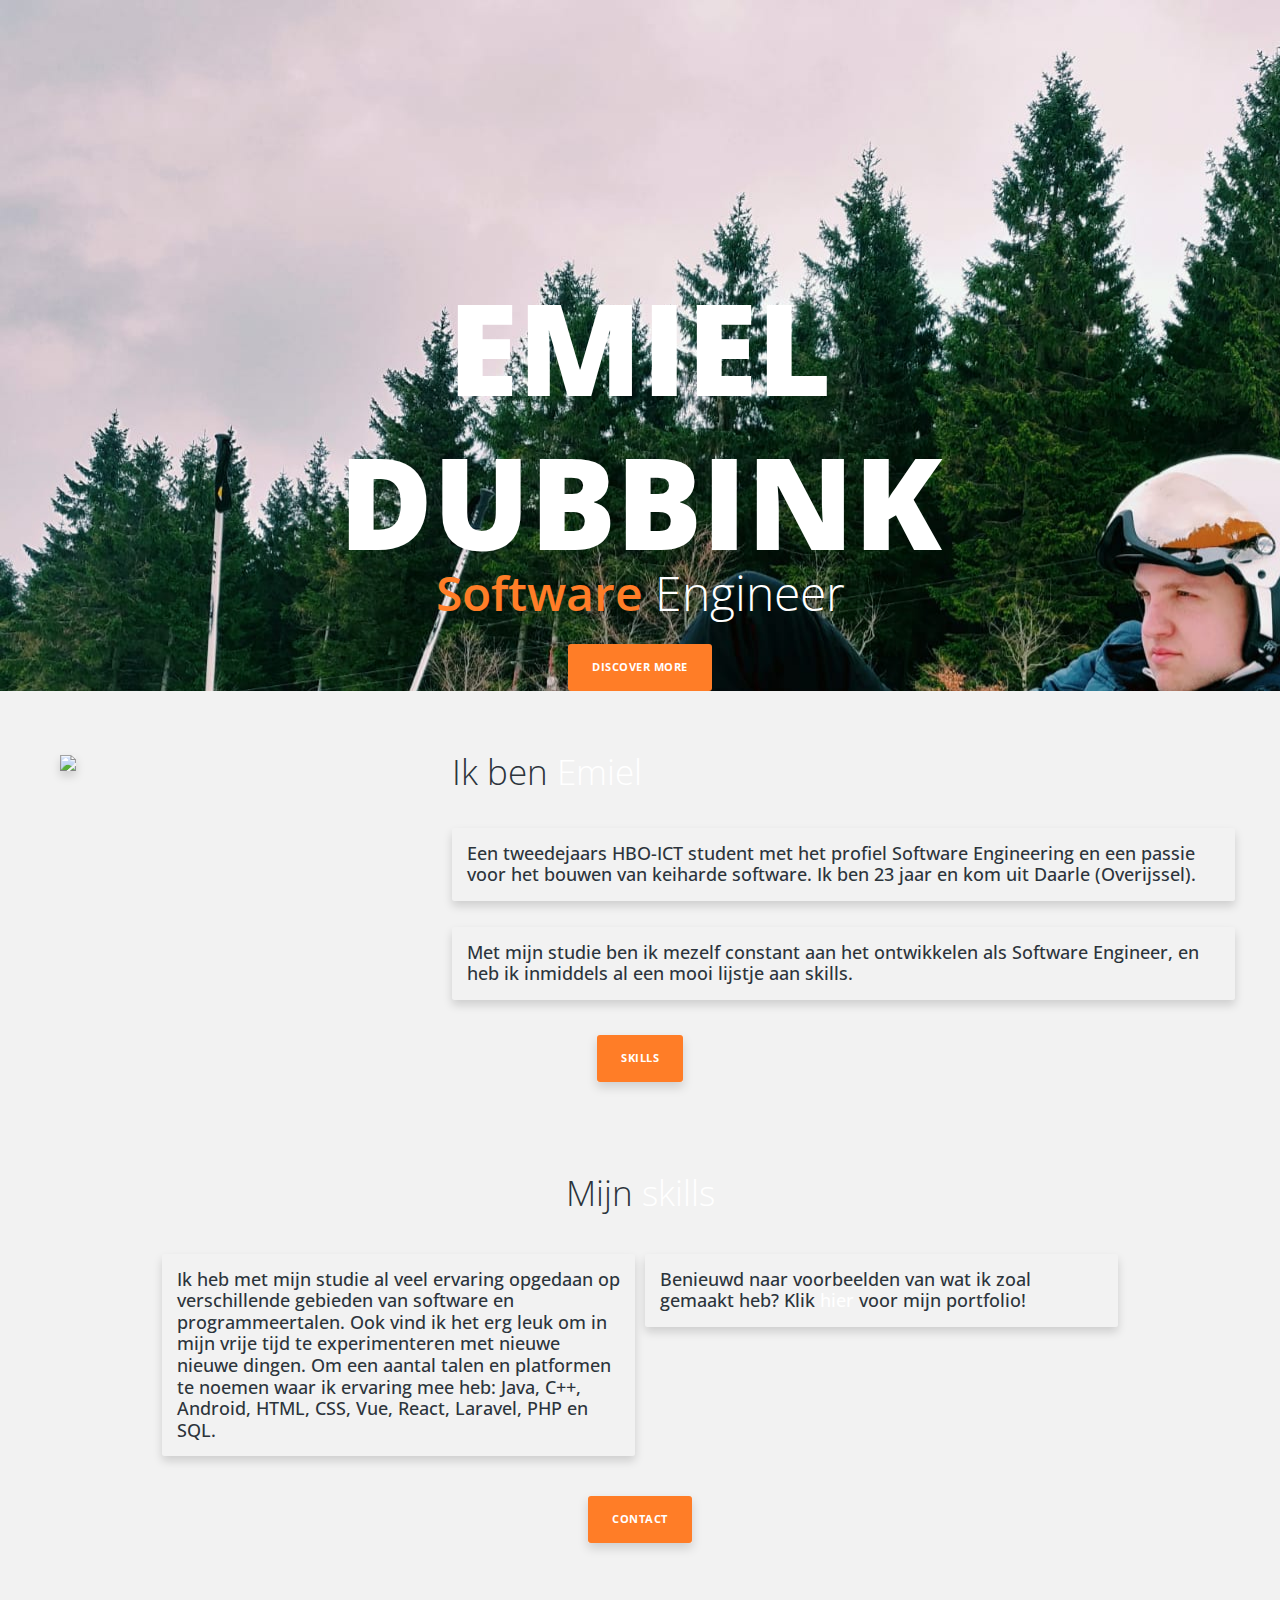
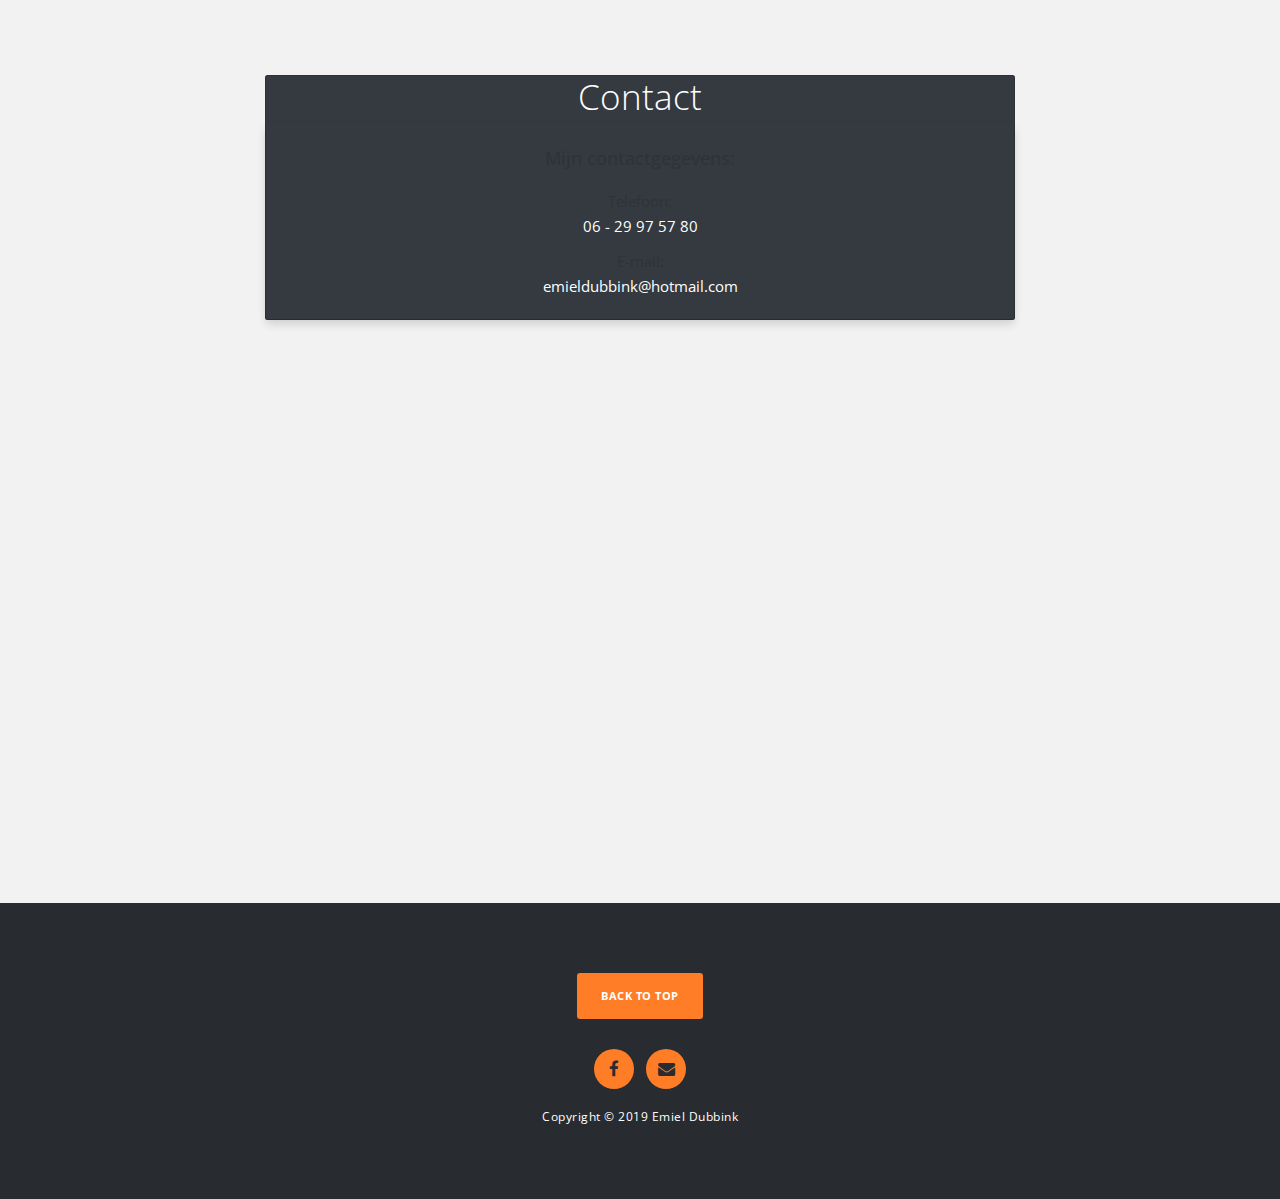
==== commit fec34b9d: "viewport maybe fix?" ====
--- a/index.html
+++ b/index.html
@@ -1,273 +1,139 @@
 <!DOCTYPE html>
 <html>
-    <head>
-        <meta charset="utf-8">
-        <meta http-equiv="X-UA-Compatible" content="IE=edge,chrome=1">
-        <title>Vanilla Bootstrap v4.2.1 Theme</title>
-        <meta name="description" content="">
-        <meta name="viewport" content="width=device-width, initial-scale=1">
-        <link rel="apple-touch-icon" href="apple-touch-icon.png">
-
-        <link rel="stylesheet" href="css/bootstrap.min.css">
-        <link rel="stylesheet" href="css/fontAwesome.css">
-        <link rel="stylesheet" href="css/hero-slider.css">
-        <link rel="stylesheet" href="css/templatemo-main.css">
-        <link rel="stylesheet" href="css/owl-carousel.css">
-
-        <link href="https://fonts.googleapis.com/css?family=Open+Sans:300,400,600,700,800" rel="stylesheet">
-
-        <script src="js/vendor/modernizr-2.8.3-respond-1.4.2.min.js"></script>
-    </head>
-<!--
-Vanilla Template
-https://templatemo.com/tm-526-vanilla
--->
+<head>
+    <meta charset="utf-8">
+    <meta http-equiv="X-UA-Compatible" content="IE=edge,chrome=1">
+    <title>Vanilla Bootstrap v4.2.1 Theme</title>
+    <meta name="description" content="">
+    <meta name="viewport" content="width=device-width, initial-scale=1">
+    <meta name="viewport" content="height=device-height, initial-scale=1">
+    <link rel="apple-touch-icon" href="apple-touch-icon.png">
+
+    <link rel="stylesheet" href="css/bootstrap.min.css">
+    <link rel="stylesheet" href="css/fontAwesome.css">
+    <link rel="stylesheet" href="css/hero-slider.css">
+    <link rel="stylesheet" href="css/templatemo-main.css">
+    <link rel="stylesheet" href="css/owl-carousel.css">
+
+    <link href="https://fonts.googleapis.com/css?family=Open+Sans:300,400,600,700,800" rel="stylesheet">
+
+    <script src="js/vendor/modernizr-2.8.3-respond-1.4.2.min.js"></script>
+</head>
+
 <body>
-
-    <div class="fixed-side-navbar">
-        <ul class="nav flex-column">
-            <li class="nav-item"><a class="nav-link" href="#home"><span>Intro</span></a></li>
-            <li class="nav-item"><a class="nav-link" href="#services"><span>Services</span></a></li>
-            <li class="nav-item"><a class="nav-link" href="#portfolio"><span>Portfolio</span></a></li>
-            <li class="nav-item"><a class="nav-link" href="#our-story"><span>Our Story</span></a></li>
-            <li class="nav-item"><a class="nav-link" href="#contact-us"><span>Contact Us</span></a></li>
-        </ul>
-    </div>
-
-    <div class="parallax-content baner-content" id="home">
-        <div class="container">
-            <div class="first-content">
-                <h1>Emiel</h1>
-                <h1>Dubbink</h1>
-                <span><em>Software </em> Engineer</span>
-                <div class="primary-button">
-                    <a href="#services">Discover More</a>
-                </div>
-            </div>
-        </div>
-    </div>
-
-
-    <div class="service-content" id="services">
-        <div class="container">
-            <div class="row">
-                <div class="col-md-4">
-                    <div class="left-text">
-                        <h4>More About Vanilla</h4>
-                        <div class="line-dec"></div>
-                        <p>Vanilla is free HTML CSS template with Bootstrap v4.2.1 and you can apply this theme for your sites. 
-                        Please share our <a rel="nofollow" href="https://templatemo.com">website</a> to your friends or collegues. Thank you.</p>
-                        <ul>
-                            <li>-  Praesent porta urna id eros</li>
-                            <li>-  Curabitur consectetur malesuada</li>
-                            <li>-  Nam pretium imperdiet enim</li>
-                            <li>-  Sed viverra arcu non nisi efficitur</li>
-                        </ul>
-                        <div class="primary-button">
-                            <a href="#portfolio">Learn More About Us</a>
+<div class="baner-content" id="home">
+    <div class="container">
+        <div class="first-content">
+            <h1>Emiel</h1>
+            <h1>Dubbink</h1>
+            <span><em>Software </em> Engineer</span>
+            <div class="primary-button">
+                <a href="#services">Discover More</a>
+            </div>
+        </div>
+    </div>
+</div>
+
+<div class="col about-me-content" id="services">
+    <div class="row">
+        <div class="m-5 d-flex flex-wrap row">
+            <div class="p-5 col-6 col-md-4">
+                <img src="img/EmielsHoofd.png" class="img-fluid image-container shadow">
+            </div>
+            <div class="col-6 col-md-8">
+                <h1 class="display-4 pt-5 pb-5 flex-wrap">Ik ben <span class="text-white">Emiel</span></h1>
+                <div class="d-none d-md-block">
+                    <div class="">
+                        <div class="about-me-container rounded shadow">
+                            <h4 class="p-4">Een tweedejaars HBO-ICT student met het profiel Software Engineering en een
+                                passie voor
+                                het bouwen van keiharde software. Ik ben 23 jaar en kom uit Daarle (Overijssel).</h4>
                         </div>
-                    </div>
-                </div>
-                <div class="col-md-8">
-                    <div class="row">
-                        <div class="col-md-6">
-                            <div class="service-item">
-                                <h4>Classic Modern Design</h4>
-                                <div class="line-dec"></div>
-                                <p>Sed lacinia ligula est, at venenatis ex iaculis quis. Morbi sollicitudin nulla eget odio pellentesque.</p>
-                            </div>
+                        <br>
+                        <div class="about-me-container rounded shadow">
+                            <h4 class="p-4">Met mijn studie ben ik mezelf constant aan het ontwikkelen als Software
+                                Engineer, en heb ik inmiddels al
+                                een mooi lijstje aan skills.</h4>
                         </div>
-                        <div class="col-md-6">
-                            <div class="service-item">
-                                <h4>Unique &amp; Creative Ideas</h4>
-                                <div class="line-dec"></div>
-                                <p>Sed lacinia ligula est, at venenatis ex iaculis quis. Morbi sollicitudin nulla eget odio pellentesque.</p>
-                            </div>
-                        </div>
-                        <div class="col-md-6">
-                            <div class="service-item">
-                                <h4>Effective Team Work</h4>
-                                <div class="line-dec"></div>
-                                <p>Lorem ipsum dolor sit amet, consectetur adipiscing elit. Sed lacinia ligula est, at venenatis ex iaculis quis.</p>
-                            </div>
-                        </div>
-                        <div class="col-md-6">
-                            <div class="service-item">
-                                <h4>Fast Support 24/7</h4>
-                                <div class="line-dec"></div>
-                                <p>Lorem ipsum dolor sit amet, consectetur adipiscing elit. Sed lacinia ligula est, at venenatis ex iaculis quis.</p>
-                            </div>
-                        </div>
-                    </div>
-                </div>                
-            </div>
-        </div>
-    </div>
-
-    
-    <div class="parallax-content projects-content" id="portfolio">
-        <div class="container">
-            <div class="row">
-                <div class="col-md-12">
-                    <div id="owl-testimonials" class="owl-carousel owl-theme">
-                        <div class="item">
-                            <div class="testimonials-item">
-                                <a href="img/1st-big-item.jpg" data-lightbox="image-1"><img src="img/1st-item.jpg" alt=""></a>
-                                <div class="text-content">
-                                    <h4>Awesome Note Book</h4>
-                                    <span>$18.00</span>
+                    </div>
+                </div>
+            </div>
+            <div class="d-block d-md-none container-fluid">
+                <div class="">
+                    <div class="about-me-container rounded shadow">
+                        <h4 class="p-4">Een tweedejaars HBO-ICT student met het profiel Software Engineering en een
+                            passie voor
+                            het bouwen van keiharde software. Ik ben 23 jaar en kom uit Daarle (Overijssel).</h4>
+                    </div>
+                    <br>
+                    <div class="about-me-container rounded shadow">
+                        <h4 class="p-4">Met mijn studie ben ik mezelf constant aan het ontwikkelen als Software
+                            Engineer, en heb ik inmiddels al een mooi lijstje aan skills.</h4>
+                    </div>
+                </div>
+            </div>
+        </div>
+    </div>
+    <div class="pb-5 d-flex justify-content-center">
+        <div class="scroll-down primary-button shadow">
+            <a href="#portfolio">Skills</a>
+        </div>
+    </div>
+</div>
+
+<div class="skills-content" id="portfolio">
+    <div class="ml-5 mr-5 row">
+        <div class="col-12 p-5 w-100">
+            <div class="d-flex flex-wrap justify-content-center">
+                <h1 class="display-4 pt-5 pb-5 flex-wrap">Mijn <span class="text-white">skills</span></h1>
+                <div class="w-100"></div>
+                <div class="col-md-5 p-2">
+                    <div class="about-me-container rounded shadow">
+                        <h4 class="p-4">Ik heb met mijn studie al veel ervaring opgedaan op verschillende gebieden van
+                            software en programmeertalen. Ook vind ik het erg leuk om in mijn vrije tijd te
+                            experimenteren met nieuwe nieuwe dingen.
+                            Om een aantal talen en platformen te noemen waar ik ervaring mee heb: Java, C++, Android,
+                            HTML,
+                            CSS, Vue, React, Laravel, PHP en SQL.</h4>
+                    </div>
+
+                </div>
+                <div class="col-md-5 p-2">
+                    <div class="about-me-container rounded shadow">
+                        <h4 class="p-4">Benieuwd naar voorbeelden van wat ik zoal gemaakt heb? Klik <a
+                                href="index.html" class="text-white">hier</a>
+                            voor mijn portfolio!</h4>
+                    </div>
+                </div>
+            </div>
+            <div class="p-5 d-flex justify-content-center">
+                <div class="scroll-down primary-button shadow">
+                    <a href="#our-story">Contact</a>
+                </div>
+            </div>
+
+        </div>
+    </div>
+
+    <div>
+        <div class="blur-background">
+        </div>
+        <div class="tabs-content" id="our-story">
+            <div class="container">
+                <div class="row">
+                    <div class="col-md-8 mx-auto">
+                        <div class="wrapper card bg-dark">
+                            <h1 class="display-4 p  -5 flex-wrap"><span class="text-white">Contact</span></h1>
+                            <div class="">
+                                <div class="about-me-container p-3 rounded shadow">
+                                    <h4 class="p-4">Mijn contactgegevens:</h4>
+                                    <p>Telefoon: <br>
+                                        <a class="text-white" href="tel:+31629975780">06 - 29 97 57 80</a></p>
+                                    <p>E-mail: <br>
+                                        <a class="text-white" href="mailto:emieldubbink@hotmail.com">emieldubbink@hotmail.com</a></p>
                                 </div>
                             </div>
                         </div>
-                        <div class="item">
-                            <div class="testimonials-item">
-                                <a href="img/2nd-big-item.jpg" data-lightbox="image-1"><img src="img/2nd-item.jpg" alt=""></a>
-                                <div class="text-content">
-                                    <h4>Antique Decoration Photo</h4>
-                                    <span>$27.00</span>
-                                </div>
-                            </div>
-                        </div>
-                        <div class="item">
-                            <div class="testimonials-item">
-                                <a href="img/3rd-big-item.jpg" data-lightbox="image-1"><img src="img/3rd-item.jpg" alt=""></a>
-                                <div class="text-content">
-                                    <h4>Work Hand Bag</h4>
-                                    <span>$36.00</span>
-                                </div>
-                            </div>
-                        </div>
-                        <div class="item">
-                            <div class="testimonials-item">
-                                <a href="img/4th-big-item.jpg" data-lightbox="image-1"><img src="img/4th-item.jpg" alt=""></a>
-                                <div class="text-content">
-                                    <h4>Smart Watch</h4>
-                                    <span>$45.00</span>
-                                </div>
-                            </div>
-                        </div>
-                        <div class="item">
-                            <div class="testimonials-item">
-                                <a href="img/5th-big-item.jpg" data-lightbox="image-1"><img src="img/5th-item.jpg" alt=""></a>
-                                <div class="text-content">
-                                    <h4>PC Tablet Draw</h4>
-                                    <span>$63.00</span>
-                                </div>
-                            </div>
-                        </div>
-                        <div class="item">
-                            <div class="testimonials-item">
-                                <a href="img/6th-big-item.jpg" data-lightbox="image-1"><img src="img/6th-item.jpg" alt=""></a>
-                                <div class="text-content">
-                                    <h4>Healthy Milkshake</h4>
-                                    <span>$77.00</span>
-                                </div>
-                            </div>
-                        </div>
-                        <div class="item">
-                            <div class="testimonials-item">
-                                <a href="img/2nd-big-item.jpg" data-lightbox="image-1"><img src="img/2nd-item.jpg" alt=""></a>
-                                <div class="text-content">
-                                    <h4>Antique Decoration Photo</h4>
-                                    <span>$84.50</span>
-                                </div>
-                            </div>
-                        </div>
-                        <div class="item">
-                            <div class="testimonials-item">
-                                <a href="img/1st-big-item.jpg" data-lightbox="image-1"><img src="img/1st-item.jpg" alt=""></a>
-                                <div class="text-content">
-                                    <h4>Awesome Notes Book</h4>
-                                    <span>$96.75</span>
-                                </div>
-                            </div>
-                        </div>
-                    </div>
-                </div>
-            </div>
-        </div>
-    </div>
-
-
-    <div class="tabs-content" id="our-story">
-        <div class="container">
-            <div class="row">
-                <div class="col-md-8 mx-auto">
-                    <div class="wrapper">
-                    <section id="first-tab-group" class="tabgroup">
-                      <div id="tab1">
-                        <img src="img/1st-tab.jpg" alt="">
-                        <p>Please do not re-distribute our template ZIP file on your template collection sites. You can make a screenshot and a link back to our website. This template can be used for personal or commercial purposes by end-users.</p>
-                      </div>
-                      <div id="tab2">
-                        <img src="img/2nd-tab.jpg" alt="">
-                        <p>Aliquam eu ultrices risus, sed condimentum diam. Duis risus nulla, elementum vitae nisi a, ornare maximus nisl. Morbi et vehicula est. Cras at vulputate justo. Cras eu nulla metus. Ut et pretium velit. Pellentesque at neque tristique dui tempor venenatis.</p>
-                      </div>
-                      <div id="tab3">
-                        <img src="img/3rd-tab.jpg" alt="">
-                        <p>Lorem ipsum dolor sit amet, consectetur adipiscing elit. Sed lacinia ligula est, at venenatis ex iaculis quis. Morbi sollicitudin nulla eget odio pellentesque, sed cursus diam iaculis.</p>
-                      </div>
-                      <div id="tab4">
-                        <img src="img/4th-tab.jpg" alt="">
-                        <p>Duis risus nulla, elementum vitae nisi a, ornare maximus nisl. Morbi et vehicula est. Cras at vulputate justo. Cras eu nulla metus. Ut et pretium velit. Pellentesque at neque tristique.</p>
-                      </div>
-                    </section>
-                    <ul class="tabs clearfix" data-tabgroup="first-tab-group">
-                      <li><a href="#tab1" class="active">2008 - 2014</a></li>
-                      <li><a href="#tab2">2014 - 2016</a></li>
-                      <li><a href="#tab3">2016 - 2019</a></li>
-                      <li><a href="#tab4">2019 - Now</a></li>
-                    </ul>
-                    </div>
-                </div>
-            </div>
-        </div>
-    </div>
-
-
-    <div class="parallax-content contact-content" id="contact-us">
-        <div class="container">
-            <div class="row">
-                <div class="col-md-6">
-                    <div class="contact-form">
-                        <div class="row">
-                            <form id="contact" action="" method="post">
-                                <div class="row">
-                                    <div class="col-md-12">
-                                      <fieldset>
-                                        <input name="name" type="text" class="form-control" id="name" placeholder="Your name..." required="">
-                                      </fieldset>
-                                    </div>
-                                    <div class="col-md-12">
-                                      <fieldset>
-                                        <input name="email" type="email" class="form-control" id="email" placeholder="Your email..." required="">
-                                      </fieldset>
-                                    </div>
-                                    <div class="col-md-12">
-                                      <fieldset>
-                                        <textarea name="message" rows="6" class="form-control" id="message" placeholder="Your message..." required=""></textarea>
-                                      </fieldset>
-                                    </div>
-                                    <div class="col-md-12">
-                                      <fieldset>
-                                        <button type="submit" id="form-submit" class="btn">Send Message</button>
-                                      </fieldset>
-                                    </div>
-                                </div>
-                            </form>
-                        </div>
-                    </div>
-                </div>
-                <div class="col-md-6">
-                    <div class="map">
-                    <!-- How to change your own map point
-                           1. Go to Google Maps
-                           2. Click on your location point
-                           3. Click "Share" and choose "Embed map" tab
-                           4. Copy only URL and paste it within the src="" field below
-                    -->
-
-                        <iframe src="https://www.google.com/maps/embed?pb=!1m18!1m12!1m3!1d1197183.8373802372!2d-1.9415093691103689!3d6.781986417238027!2m3!1f0!2f0!3f0!3m2!1i1024!2i768!4f13.1!3m3!1m2!1s0xfdb96f349e85efd%3A0xb8d1e0b88af1f0f5!2sKumasi+Central+Market!5e0!3m2!1sen!2sth!4v1532967884907" width="100%" height="390" frameborder="0" style="border:0" allowfullscreen></iframe>
                     </div>
                 </div>
             </div>
@@ -282,20 +148,18 @@
                         <a href="#home">Back To Top</a>
                     </div>
                     <ul>
-                        <li><a href="#"><i class="fa fa-facebook"></i></a></li>
-                        <li><a href="#"><i class="fa fa-twitter"></i></a></li>
-                        <li><a href="#"><i class="fa fa-linkedin"></i></a></li>
-                        <li><a href="#"><i class="fa fa-google"></i></a></li>
-                        <li><a href="#"><i class="fa fa-dribbble"></i></a></li>
+                        <li><a href="https://www.facebook.com/emiel.dubbink" target="_blank"><i class="fa fa-facebook"></i></a></li>
+                        <li><a href="mailto:emieldubbink@hotmail.com"><i class="fa fa-envelope"></i></a></li>
+                        <!--<li><a href="#"><i class="fa fa-twitter"></i></a></li>-->
+                        <!--<li><a href="#"><i class="fa fa-linkedin"></i></a></li>-->
+                        <!--<li><a href="#"><i class="fa fa-google"></i></a></li>-->
+                        <!--<li><a href="#"><i class="fa fa-dribbble"></i></a></li>-->
                     </ul>
-                    <p>Copyright &copy; 2019 Company Name 
-            
-            		- Design: <a rel="nofollow noopener" href="https://templatemo.com"><em>TemplateMo</em></a></p>
+                    <p>Copyright &copy; 2019 Emiel Dubbink</p>
                 </div>
             </div>
         </div>
     </footer>
-
 
 
     <script src="https://ajax.googleapis.com/ajax/libs/jquery/1.11.2/jquery.min.js"></script>
@@ -308,38 +172,38 @@
             var i;
             var x = document.getElementsByClassName("city");
             for (i = 0; i < x.length; i++) {
-               x[i].style.display = "none";  
+                x[i].style.display = "none";
             }
-            document.getElementById(cityName).style.display = "block";  
+            document.getElementById(cityName).style.display = "block";
         }
     </script>
 
     <script>
-        $(document).ready(function(){
-          // Add smooth scrolling to all links
-          $(".fixed-side-navbar a, .primary-button a").on('click', function(event) {
-
-            // Make sure this.hash has a value before overriding default behavior
-            if (this.hash !== "") {
-              // Prevent default anchor click behavior
-              event.preventDefault();
-
-              // Store hash
-              var hash = this.hash;
-
-              // Using jQuery's animate() method to add smooth page scroll
-              // The optional number (800) specifies the number of milliseconds it takes to scroll to the specified area
-              $('html, body').animate({
-                scrollTop: $(hash).offset().top
-              }, 800, function(){
-           
-                // Add hash (#) to URL when done scrolling (default click behavior)
-                window.location.hash = hash;
-              });
-            } // End if
-          });
+        $(document).ready(function () {
+            // Add smooth scrolling to all links
+            $(".fixed-side-navbar a, .primary-button a").on('click', function (event) {
+
+                // Make sure this.hash has a value before overriding default behavior
+                if (this.hash !== "") {
+                    // Prevent default anchor click behavior
+                    event.preventDefault();
+
+                    // Store hash
+                    var hash = this.hash;
+
+                    // Using jQuery's animate() method to add smooth page scroll
+                    // The optional number (800) specifies the number of milliseconds it takes to scroll to the specified area
+                    $('html, body').animate({
+                        scrollTop: $(hash).offset().top
+                    }, 800, function () {
+
+                        // Add hash (#) to URL when done scrolling (default click behavior)
+                        window.location.hash = hash;
+                    });
+                } // End if
+            });
         });
     </script>
 
 </body>
-</html>+</html>
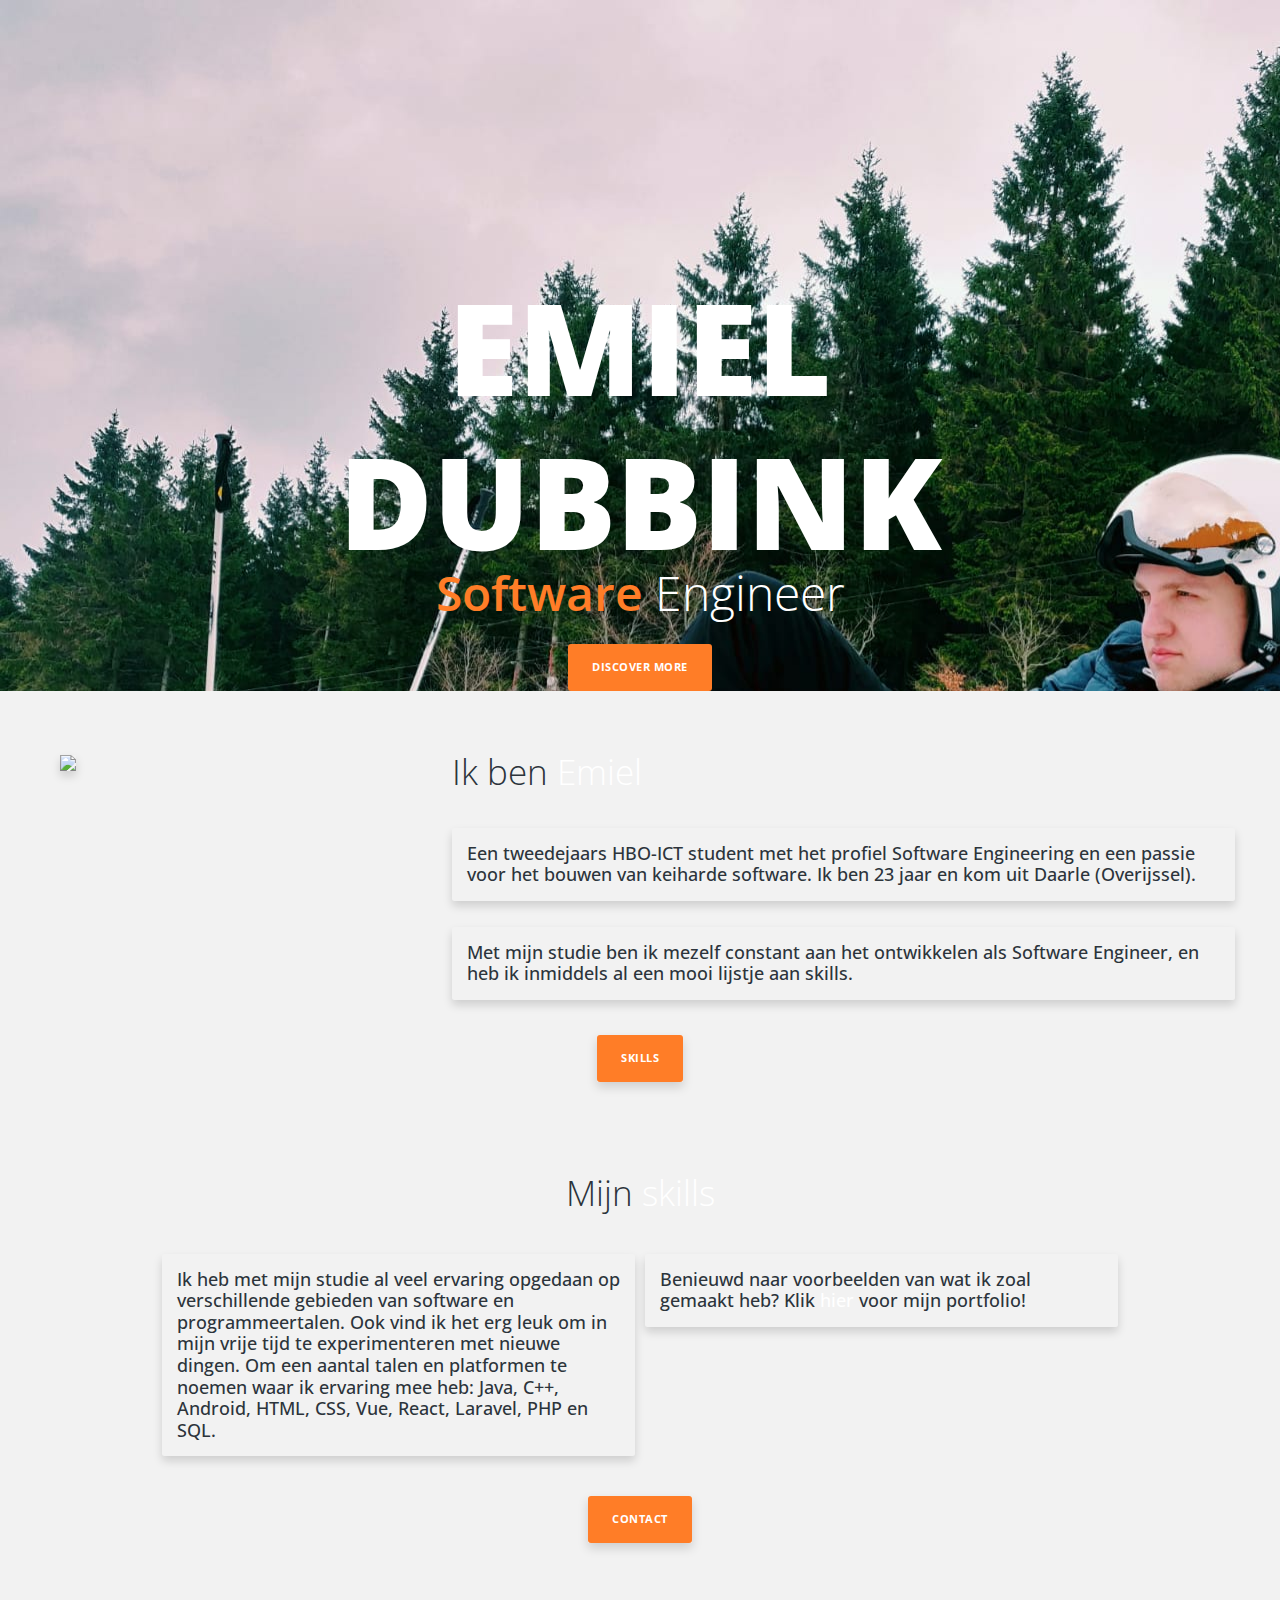
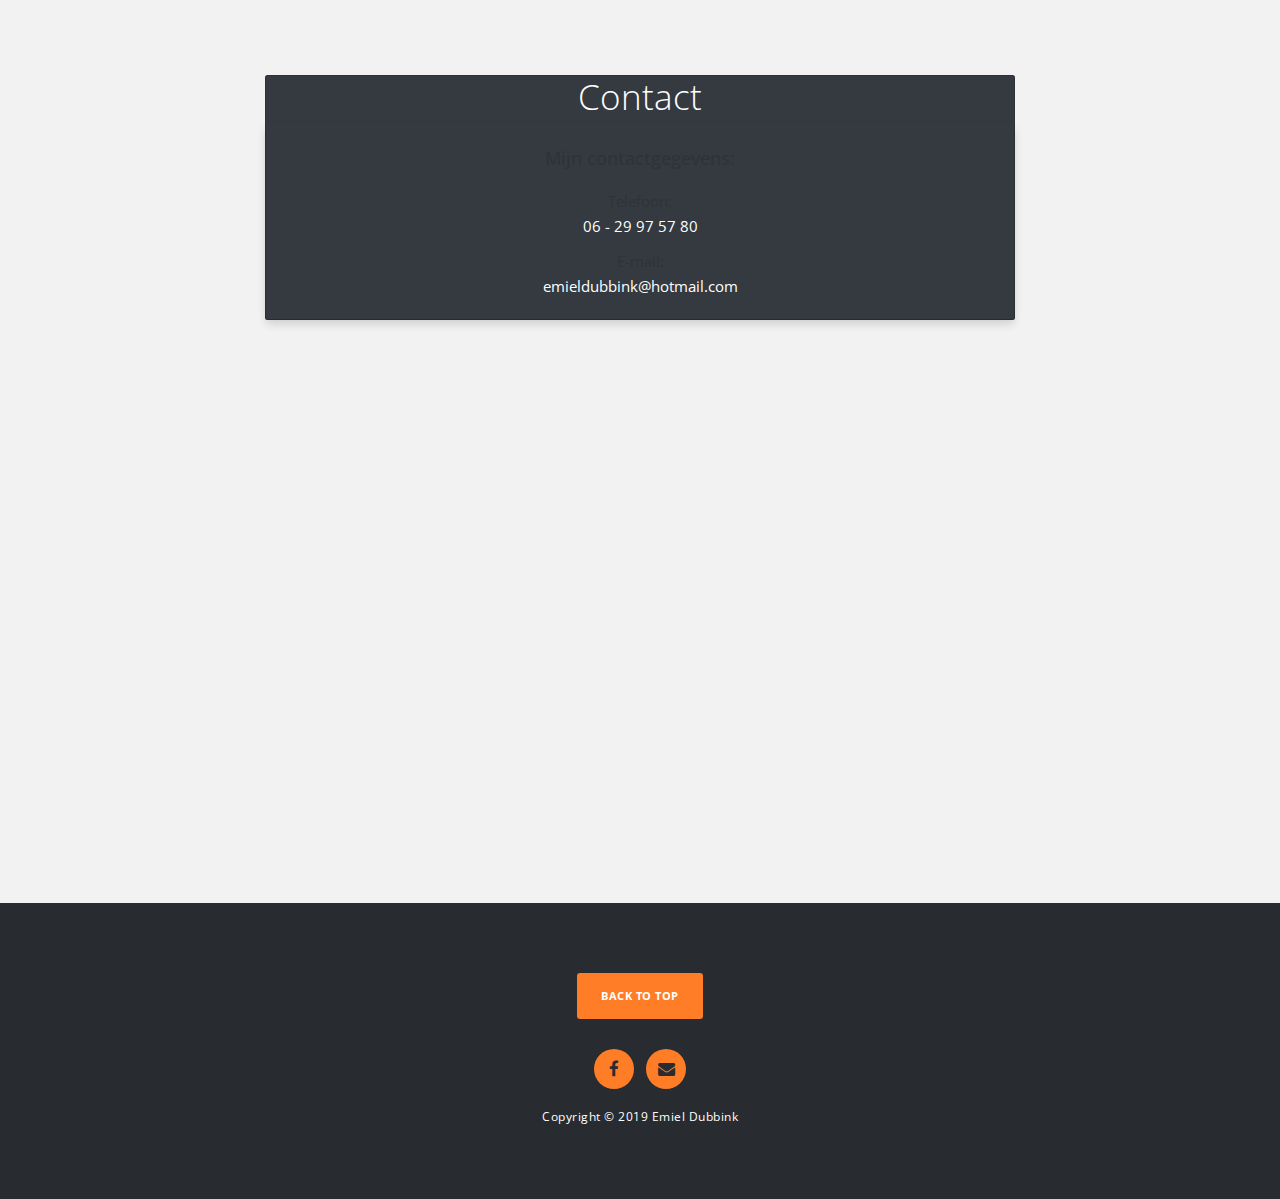
==== commit b0dd44eb: "grammar fix" ====
--- a/index.html
+++ b/index.html
@@ -3,7 +3,7 @@
 <head>
     <meta charset="utf-8">
     <meta http-equiv="X-UA-Compatible" content="IE=edge,chrome=1">
-    <title>Vanilla Bootstrap v4.2.1 Theme</title>
+    <title>Emiel Dubbink | Software Engineer</title>
     <meta name="description" content="">
     <meta name="viewport" content="width=device-width, initial-scale=1">
     <meta name="viewport" content="height=device-height, initial-scale=1">
@@ -91,7 +91,7 @@
                     <div class="about-me-container rounded shadow">
                         <h4 class="p-4">Ik heb met mijn studie al veel ervaring opgedaan op verschillende gebieden van
                             software en programmeertalen. Ook vind ik het erg leuk om in mijn vrije tijd te
-                            experimenteren met nieuwe nieuwe dingen.
+                            experimenteren met nieuwe dingen.
                             Om een aantal talen en platformen te noemen waar ik ervaring mee heb: Java, C++, Android,
                             HTML,
                             CSS, Vue, React, Laravel, PHP en SQL.</h4>
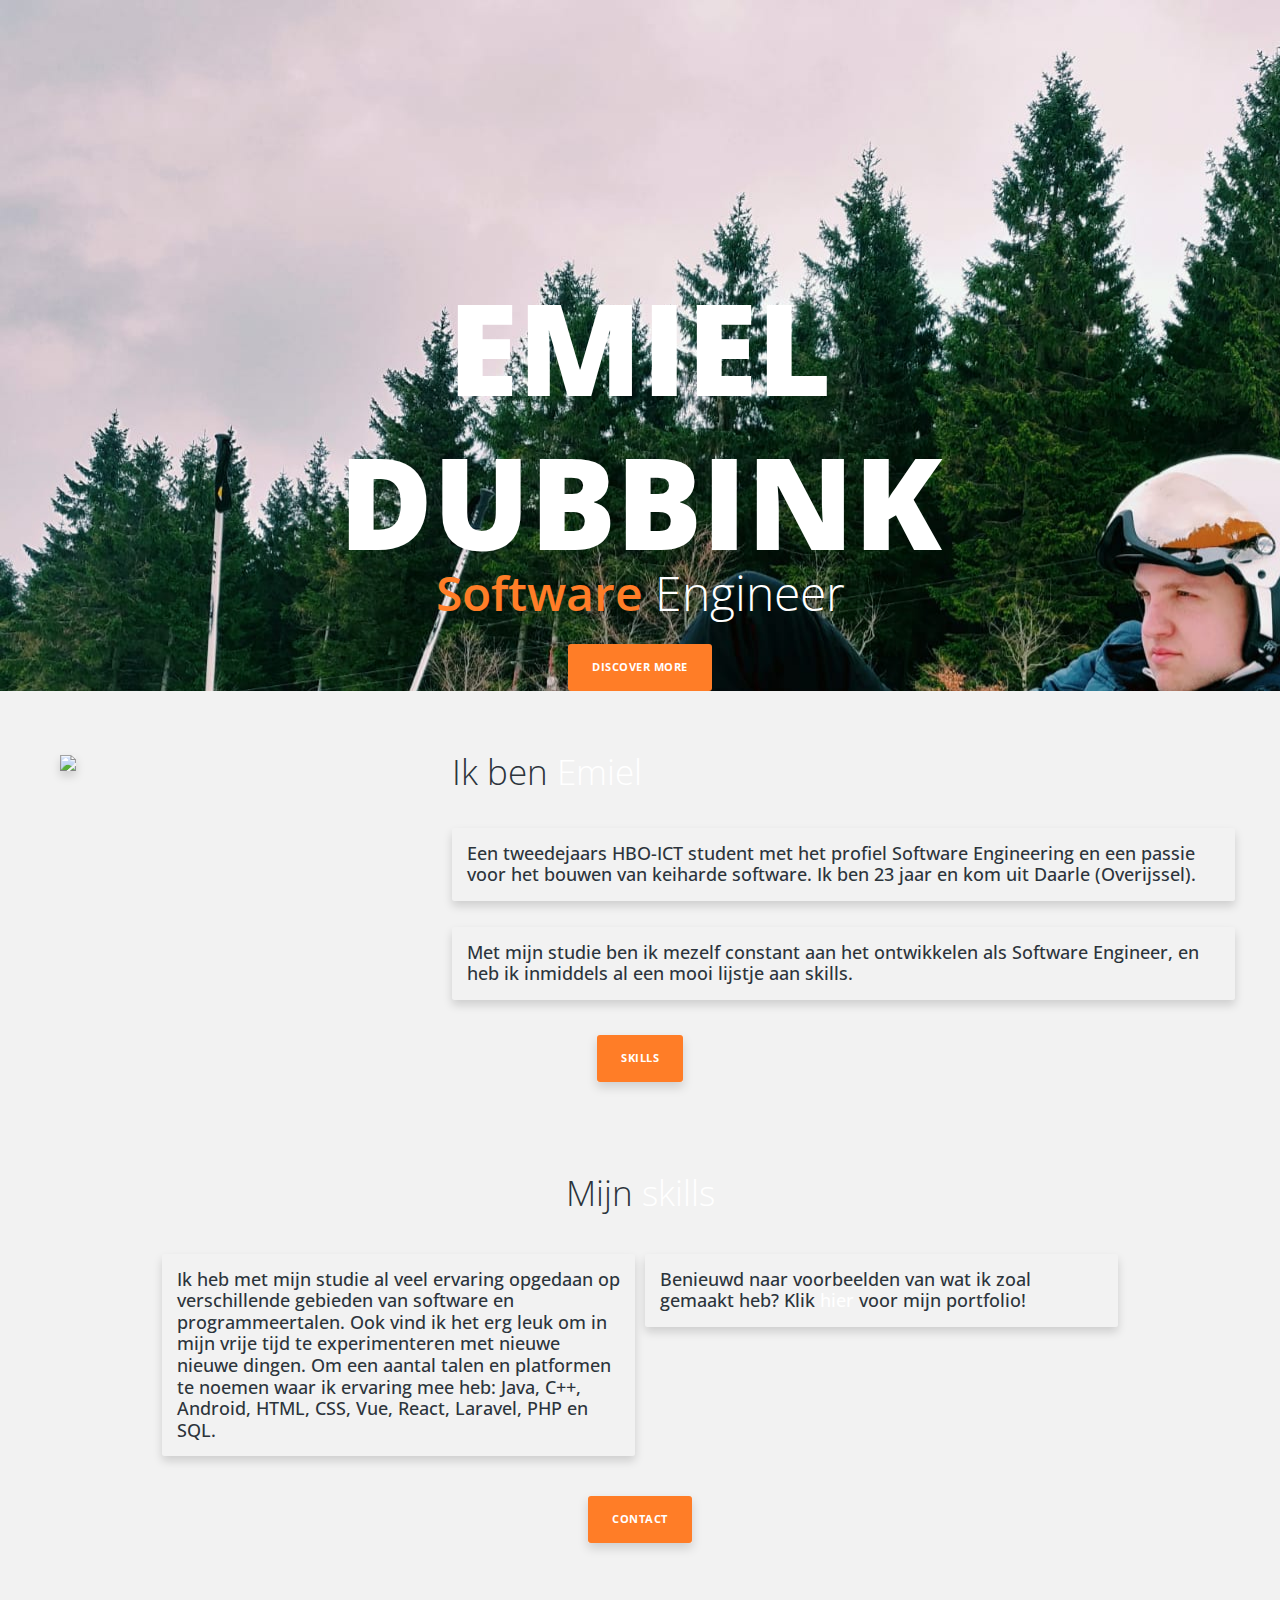
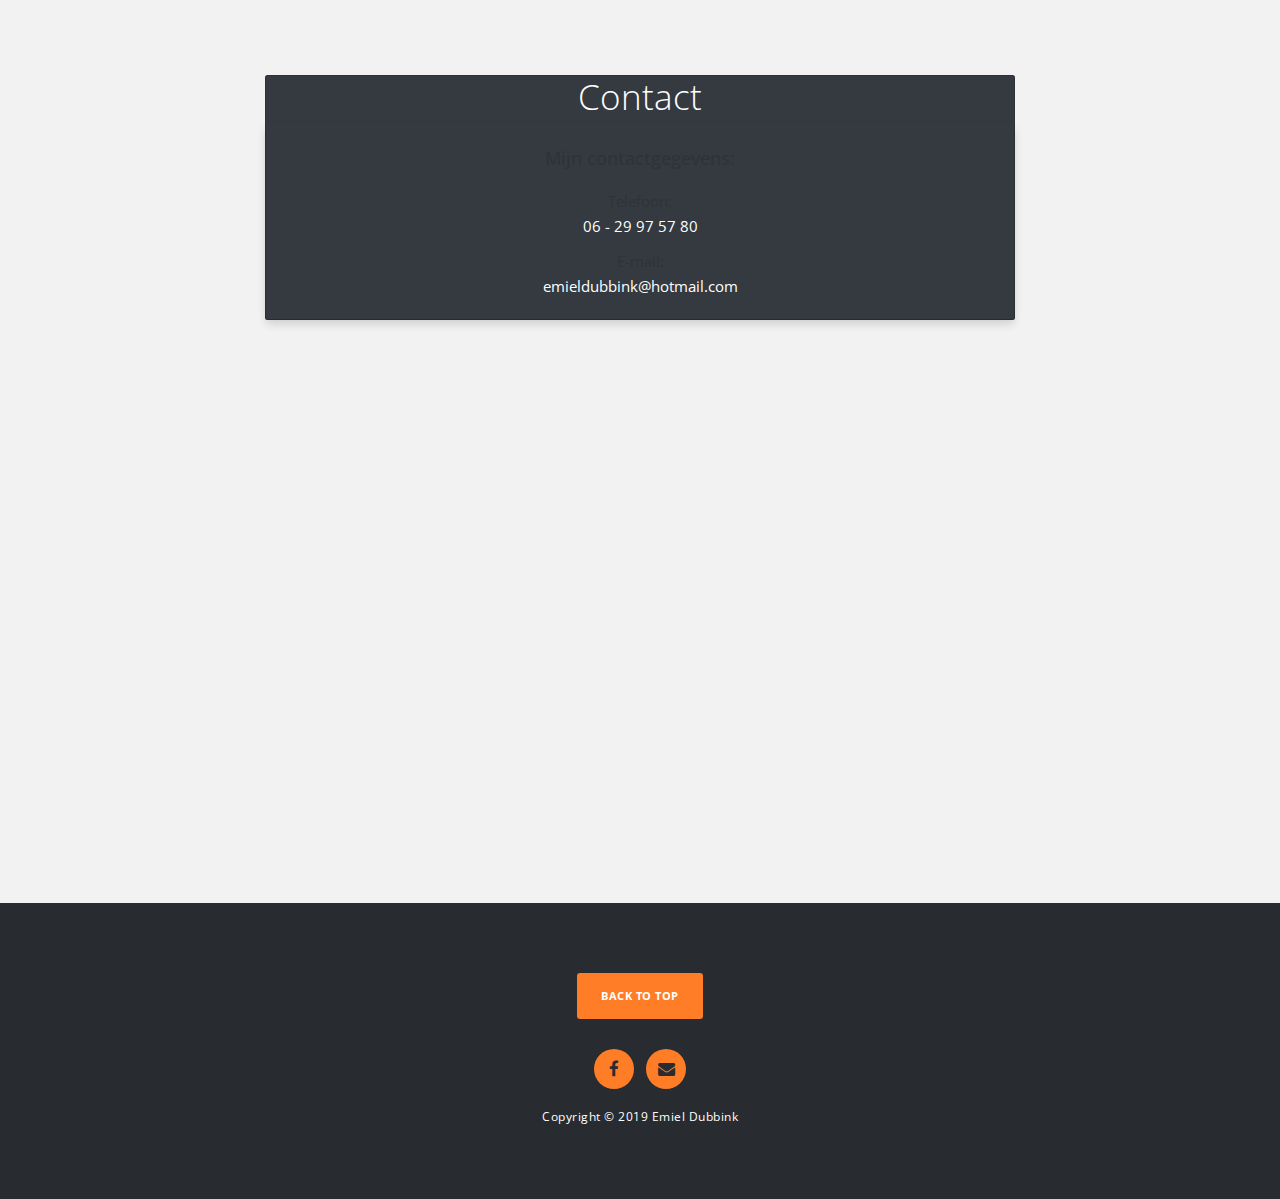
==== commit 01d47539: "Portfolio begin" ====
--- a/index.html
+++ b/index.html
@@ -3,10 +3,9 @@
 <head>
     <meta charset="utf-8">
     <meta http-equiv="X-UA-Compatible" content="IE=edge,chrome=1">
-    <title>Emiel Dubbink | Software Engineer</title>
+    <title>Vanilla Bootstrap v4.2.1 Theme</title>
     <meta name="description" content="">
     <meta name="viewport" content="width=device-width, initial-scale=1">
-    <meta name="viewport" content="height=device-height, initial-scale=1">
     <link rel="apple-touch-icon" href="apple-touch-icon.png">
 
     <link rel="stylesheet" href="css/bootstrap.min.css">
@@ -91,7 +90,7 @@
                     <div class="about-me-container rounded shadow">
                         <h4 class="p-4">Ik heb met mijn studie al veel ervaring opgedaan op verschillende gebieden van
                             software en programmeertalen. Ook vind ik het erg leuk om in mijn vrije tijd te
-                            experimenteren met nieuwe dingen.
+                            experimenteren met nieuwe nieuwe dingen.
                             Om een aantal talen en platformen te noemen waar ik ervaring mee heb: Java, C++, Android,
                             HTML,
                             CSS, Vue, React, Laravel, PHP en SQL.</h4>
@@ -101,7 +100,7 @@
                 <div class="col-md-5 p-2">
                     <div class="about-me-container rounded shadow">
                         <h4 class="p-4">Benieuwd naar voorbeelden van wat ik zoal gemaakt heb? Klik <a
-                                href="index.html" class="text-white">hier</a>
+                                href="portfolio.html" class="text-white">hier</a>
                             voor mijn portfolio!</h4>
                     </div>
                 </div>
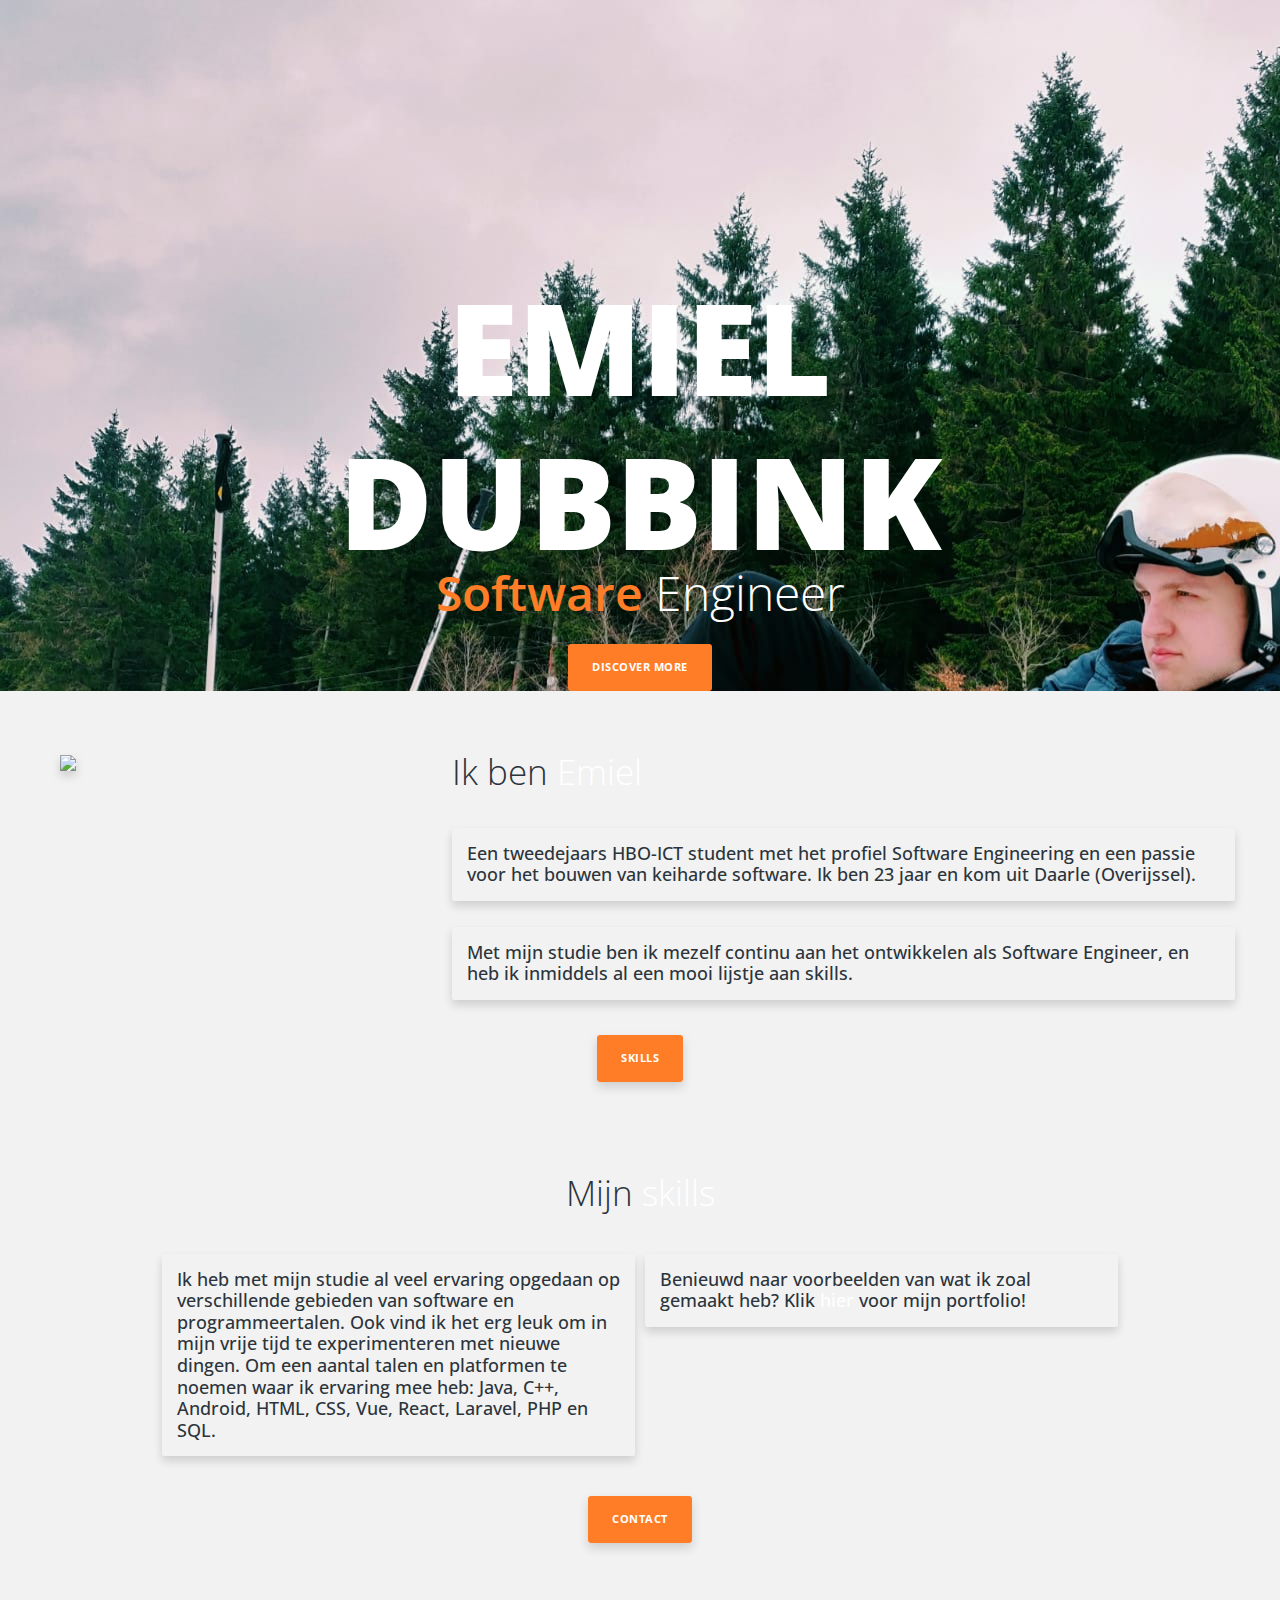
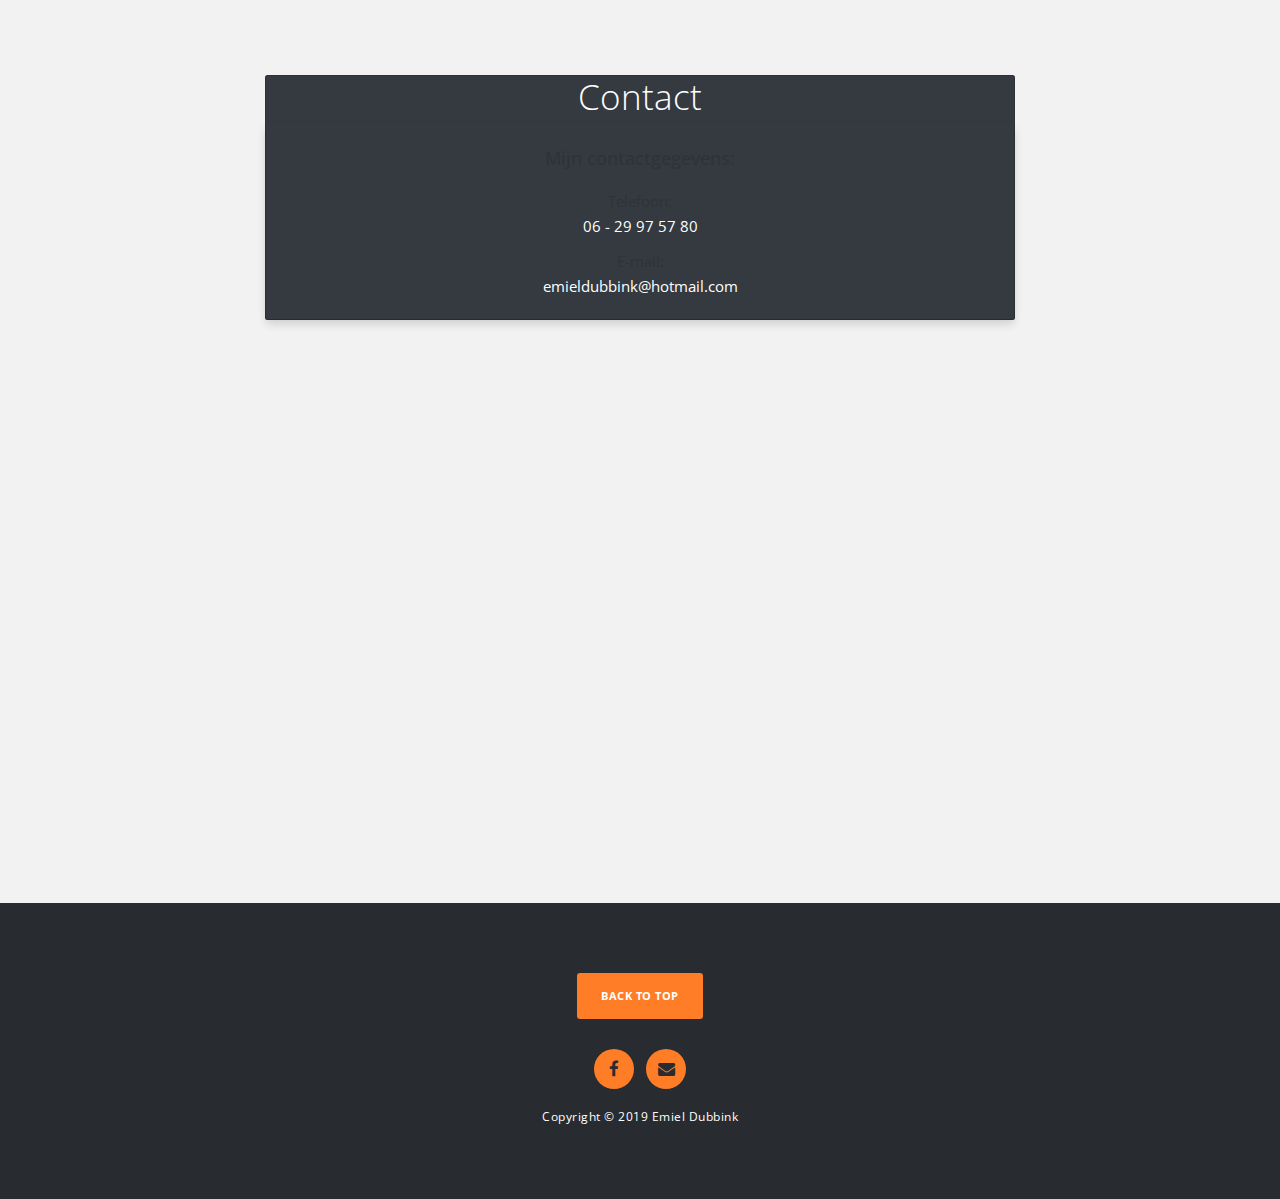
==== commit 98f6fee8: "Merge branch 'dev'" ====
--- a/index.html
+++ b/index.html
@@ -3,9 +3,10 @@
 <head>
     <meta charset="utf-8">
     <meta http-equiv="X-UA-Compatible" content="IE=edge,chrome=1">
-    <title>Vanilla Bootstrap v4.2.1 Theme</title>
+    <title>Emiel Dubbink | Software Engineer</title>
     <meta name="description" content="">
     <meta name="viewport" content="width=device-width, initial-scale=1">
+    <meta name="viewport" content="height=device-height, initial-scale=1">
     <link rel="apple-touch-icon" href="apple-touch-icon.png">
 
     <link rel="stylesheet" href="css/bootstrap.min.css">
@@ -50,7 +51,7 @@
                         </div>
                         <br>
                         <div class="about-me-container rounded shadow">
-                            <h4 class="p-4">Met mijn studie ben ik mezelf constant aan het ontwikkelen als Software
+                            <h4 class="p-4">Met mijn studie ben ik mezelf continu aan het ontwikkelen als Software
                                 Engineer, en heb ik inmiddels al
                                 een mooi lijstje aan skills.</h4>
                         </div>
@@ -90,7 +91,7 @@
                     <div class="about-me-container rounded shadow">
                         <h4 class="p-4">Ik heb met mijn studie al veel ervaring opgedaan op verschillende gebieden van
                             software en programmeertalen. Ook vind ik het erg leuk om in mijn vrije tijd te
-                            experimenteren met nieuwe nieuwe dingen.
+                            experimenteren met nieuwe dingen.
                             Om een aantal talen en platformen te noemen waar ik ervaring mee heb: Java, C++, Android,
                             HTML,
                             CSS, Vue, React, Laravel, PHP en SQL.</h4>
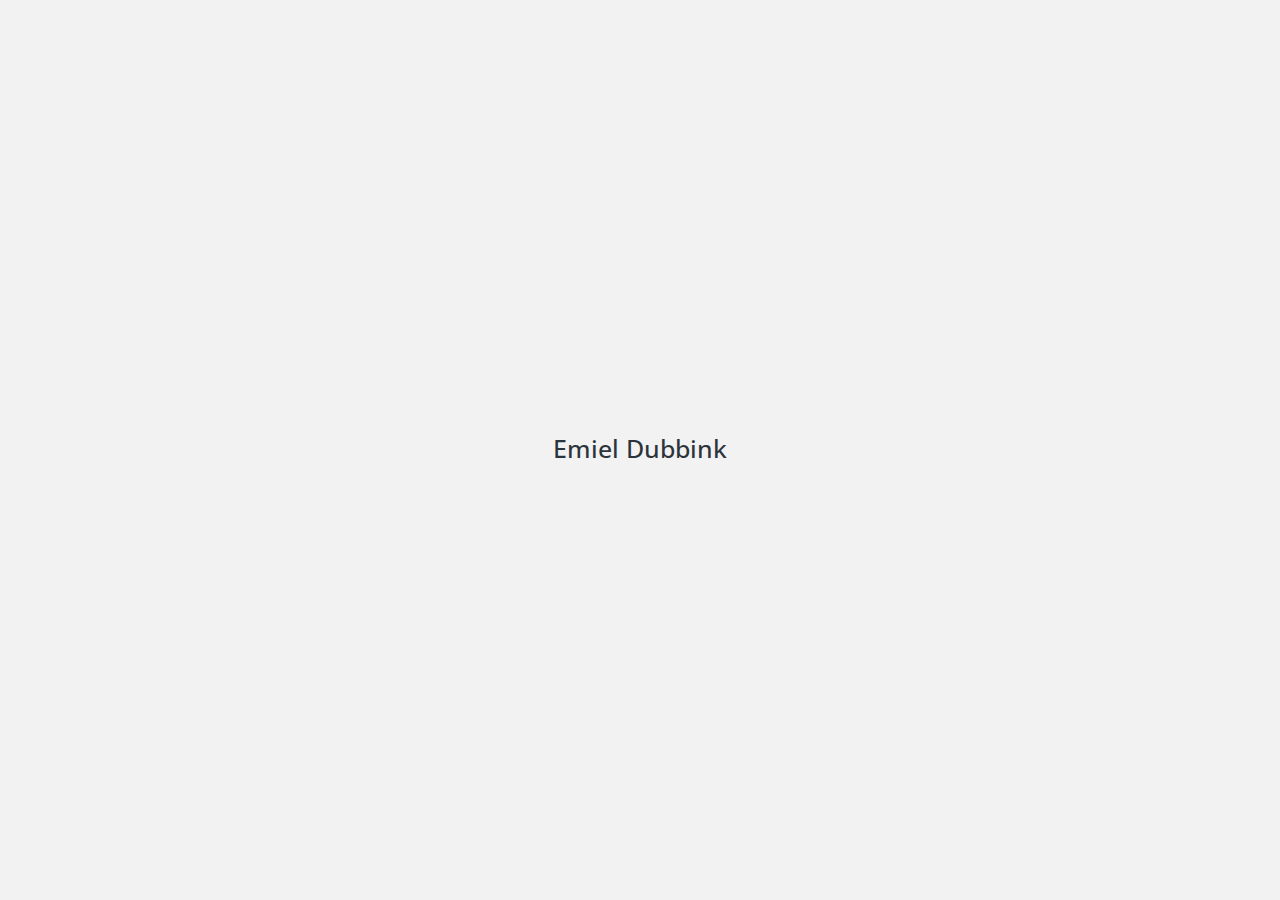
==== commit eb52b03c: "Merge branch 'feature/takedown_placeholder'" ====
--- a/index.html
+++ b/index.html
@@ -1,209 +1,36 @@
 <!DOCTYPE html>
-<html>
+<html class="h-100">
 <head>
     <meta charset="utf-8">
     <meta http-equiv="X-UA-Compatible" content="IE=edge,chrome=1">
-    <title>Emiel Dubbink | Software Engineer</title>
+
+    <title>Emiel Dubbink</title>
     <meta name="description" content="">
     <meta name="viewport" content="width=device-width, initial-scale=1">
     <meta name="viewport" content="height=device-height, initial-scale=1">
     <link rel="apple-touch-icon" href="apple-touch-icon.png">
 
     <link rel="stylesheet" href="css/bootstrap.min.css">
-    <link rel="stylesheet" href="css/fontAwesome.css">
     <link rel="stylesheet" href="css/hero-slider.css">
-    <link rel="stylesheet" href="css/templatemo-main.css">
-    <link rel="stylesheet" href="css/owl-carousel.css">
 
     <link href="https://fonts.googleapis.com/css?family=Open+Sans:300,400,600,700,800" rel="stylesheet">
 
     <script src="js/vendor/modernizr-2.8.3-respond-1.4.2.min.js"></script>
 </head>
 
-<body>
-<div class="baner-content" id="home">
-    <div class="container">
-        <div class="first-content">
-            <h1>Emiel</h1>
-            <h1>Dubbink</h1>
-            <span><em>Software </em> Engineer</span>
-            <div class="primary-button">
-                <a href="#services">Discover More</a>
-            </div>
+<body class="h-100">
+
+    <div class="row no-gutters h-100">
+        <div class="col-sm-12 align-self-center">
+            <h1 class="text-center">Emiel Dubbink</h1>
         </div>
     </div>
-</div>
-
-<div class="col about-me-content" id="services">
-    <div class="row">
-        <div class="m-5 d-flex flex-wrap row">
-            <div class="p-5 col-6 col-md-4">
-                <img src="img/EmielsHoofd.png" class="img-fluid image-container shadow">
-            </div>
-            <div class="col-6 col-md-8">
-                <h1 class="display-4 pt-5 pb-5 flex-wrap">Ik ben <span class="text-white">Emiel</span></h1>
-                <div class="d-none d-md-block">
-                    <div class="">
-                        <div class="about-me-container rounded shadow">
-                            <h4 class="p-4">Een tweedejaars HBO-ICT student met het profiel Software Engineering en een
-                                passie voor
-                                het bouwen van keiharde software. Ik ben 23 jaar en kom uit Daarle (Overijssel).</h4>
-                        </div>
-                        <br>
-                        <div class="about-me-container rounded shadow">
-                            <h4 class="p-4">Met mijn studie ben ik mezelf continu aan het ontwikkelen als Software
-                                Engineer, en heb ik inmiddels al
-                                een mooi lijstje aan skills.</h4>
-                        </div>
-                    </div>
-                </div>
-            </div>
-            <div class="d-block d-md-none container-fluid">
-                <div class="">
-                    <div class="about-me-container rounded shadow">
-                        <h4 class="p-4">Een tweedejaars HBO-ICT student met het profiel Software Engineering en een
-                            passie voor
-                            het bouwen van keiharde software. Ik ben 23 jaar en kom uit Daarle (Overijssel).</h4>
-                    </div>
-                    <br>
-                    <div class="about-me-container rounded shadow">
-                        <h4 class="p-4">Met mijn studie ben ik mezelf constant aan het ontwikkelen als Software
-                            Engineer, en heb ik inmiddels al een mooi lijstje aan skills.</h4>
-                    </div>
-                </div>
-            </div>
-        </div>
-    </div>
-    <div class="pb-5 d-flex justify-content-center">
-        <div class="scroll-down primary-button shadow">
-            <a href="#portfolio">Skills</a>
-        </div>
-    </div>
-</div>
-
-<div class="skills-content" id="portfolio">
-    <div class="ml-5 mr-5 row">
-        <div class="col-12 p-5 w-100">
-            <div class="d-flex flex-wrap justify-content-center">
-                <h1 class="display-4 pt-5 pb-5 flex-wrap">Mijn <span class="text-white">skills</span></h1>
-                <div class="w-100"></div>
-                <div class="col-md-5 p-2">
-                    <div class="about-me-container rounded shadow">
-                        <h4 class="p-4">Ik heb met mijn studie al veel ervaring opgedaan op verschillende gebieden van
-                            software en programmeertalen. Ook vind ik het erg leuk om in mijn vrije tijd te
-                            experimenteren met nieuwe dingen.
-                            Om een aantal talen en platformen te noemen waar ik ervaring mee heb: Java, C++, Android,
-                            HTML,
-                            CSS, Vue, React, Laravel, PHP en SQL.</h4>
-                    </div>
-
-                </div>
-                <div class="col-md-5 p-2">
-                    <div class="about-me-container rounded shadow">
-                        <h4 class="p-4">Benieuwd naar voorbeelden van wat ik zoal gemaakt heb? Klik <a
-                                href="portfolio.html" class="text-white">hier</a>
-                            voor mijn portfolio!</h4>
-                    </div>
-                </div>
-            </div>
-            <div class="p-5 d-flex justify-content-center">
-                <div class="scroll-down primary-button shadow">
-                    <a href="#our-story">Contact</a>
-                </div>
-            </div>
-
-        </div>
-    </div>
-
-    <div>
-        <div class="blur-background">
-        </div>
-        <div class="tabs-content" id="our-story">
-            <div class="container">
-                <div class="row">
-                    <div class="col-md-8 mx-auto">
-                        <div class="wrapper card bg-dark">
-                            <h1 class="display-4 p  -5 flex-wrap"><span class="text-white">Contact</span></h1>
-                            <div class="">
-                                <div class="about-me-container p-3 rounded shadow">
-                                    <h4 class="p-4">Mijn contactgegevens:</h4>
-                                    <p>Telefoon: <br>
-                                        <a class="text-white" href="tel:+31629975780">06 - 29 97 57 80</a></p>
-                                    <p>E-mail: <br>
-                                        <a class="text-white" href="mailto:emieldubbink@hotmail.com">emieldubbink@hotmail.com</a></p>
-                                </div>
-                            </div>
-                        </div>
-                    </div>
-                </div>
-            </div>
-        </div>
-    </div>
-
-    <footer>
-        <div class="container">
-            <div class="row">
-                <div class="col-md-12">
-                    <div class="primary-button">
-                        <a href="#home">Back To Top</a>
-                    </div>
-                    <ul>
-                        <li><a href="https://www.facebook.com/emiel.dubbink" target="_blank"><i class="fa fa-facebook"></i></a></li>
-                        <li><a href="mailto:emieldubbink@hotmail.com"><i class="fa fa-envelope"></i></a></li>
-                        <!--<li><a href="#"><i class="fa fa-twitter"></i></a></li>-->
-                        <!--<li><a href="#"><i class="fa fa-linkedin"></i></a></li>-->
-                        <!--<li><a href="#"><i class="fa fa-google"></i></a></li>-->
-                        <!--<li><a href="#"><i class="fa fa-dribbble"></i></a></li>-->
-                    </ul>
-                    <p>Copyright &copy; 2019 Emiel Dubbink</p>
-                </div>
-            </div>
-        </div>
-    </footer>
-
 
     <script src="https://ajax.googleapis.com/ajax/libs/jquery/1.11.2/jquery.min.js"></script>
     <script>window.jQuery || document.write('<script src="js/vendor/jquery-1.11.2.min.js"><\/script>')</script>
     <script src="js/vendor/bootstrap.min.js"></script>
     <script src="js/plugins.js"></script>
     <script src="js/main.js"></script>
-    <script>
-        function openCity(cityName) {
-            var i;
-            var x = document.getElementsByClassName("city");
-            for (i = 0; i < x.length; i++) {
-                x[i].style.display = "none";
-            }
-            document.getElementById(cityName).style.display = "block";
-        }
-    </script>
-
-    <script>
-        $(document).ready(function () {
-            // Add smooth scrolling to all links
-            $(".fixed-side-navbar a, .primary-button a").on('click', function (event) {
-
-                // Make sure this.hash has a value before overriding default behavior
-                if (this.hash !== "") {
-                    // Prevent default anchor click behavior
-                    event.preventDefault();
-
-                    // Store hash
-                    var hash = this.hash;
-
-                    // Using jQuery's animate() method to add smooth page scroll
-                    // The optional number (800) specifies the number of milliseconds it takes to scroll to the specified area
-                    $('html, body').animate({
-                        scrollTop: $(hash).offset().top
-                    }, 800, function () {
-
-                        // Add hash (#) to URL when done scrolling (default click behavior)
-                        window.location.hash = hash;
-                    });
-                } // End if
-            });
-        });
-    </script>
 
 </body>
 </html>
